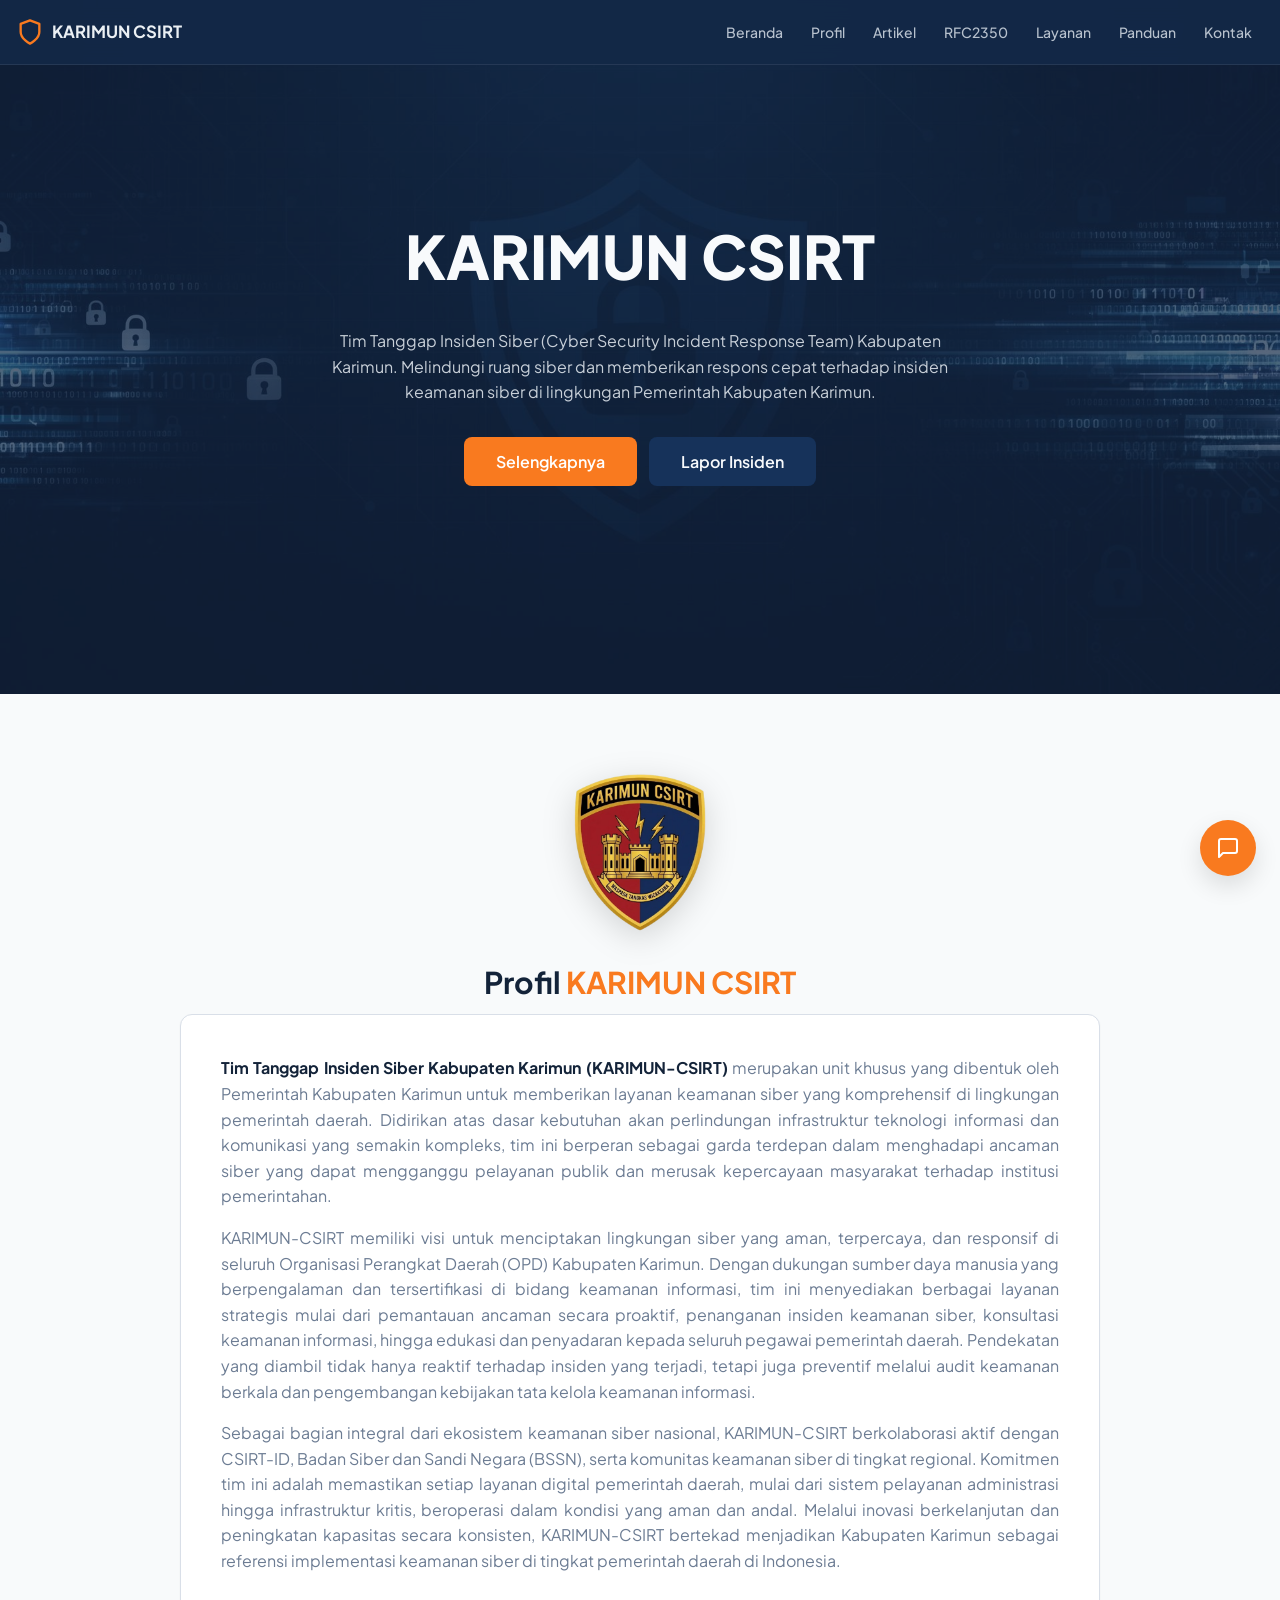
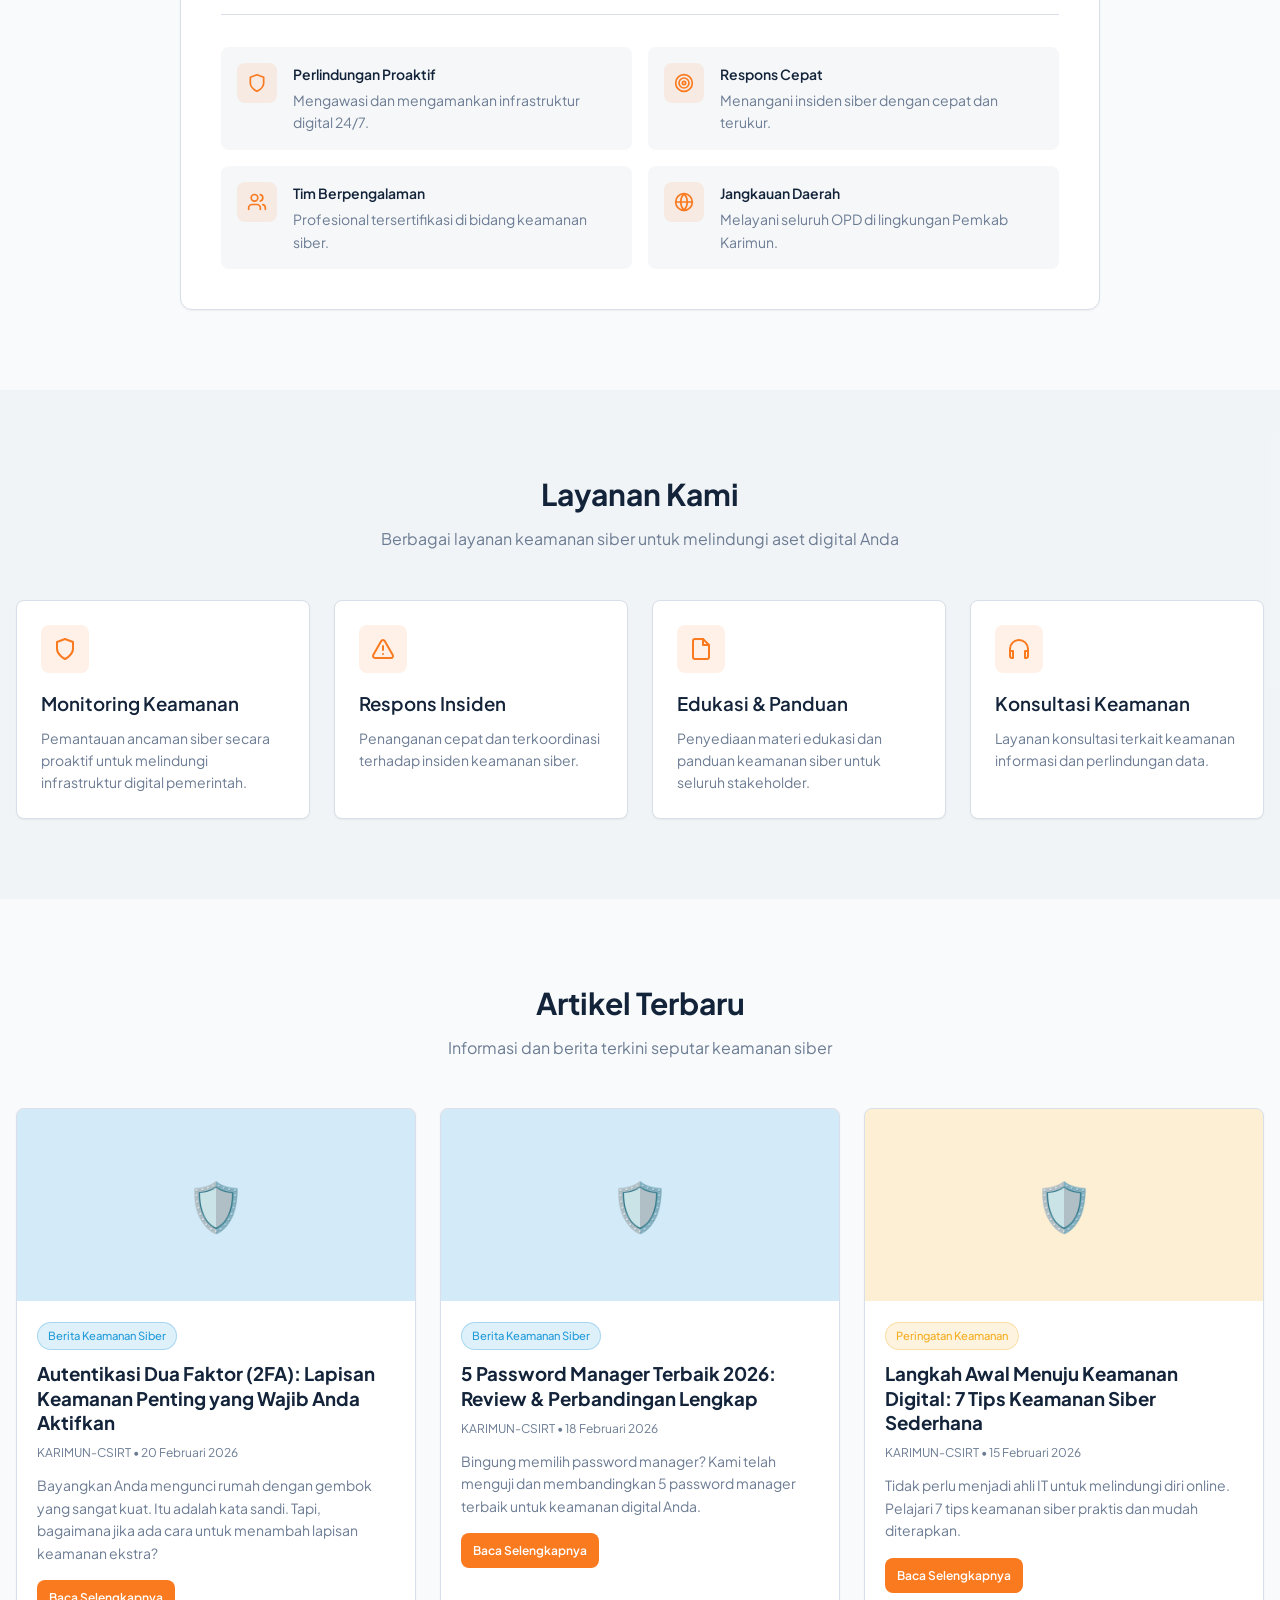
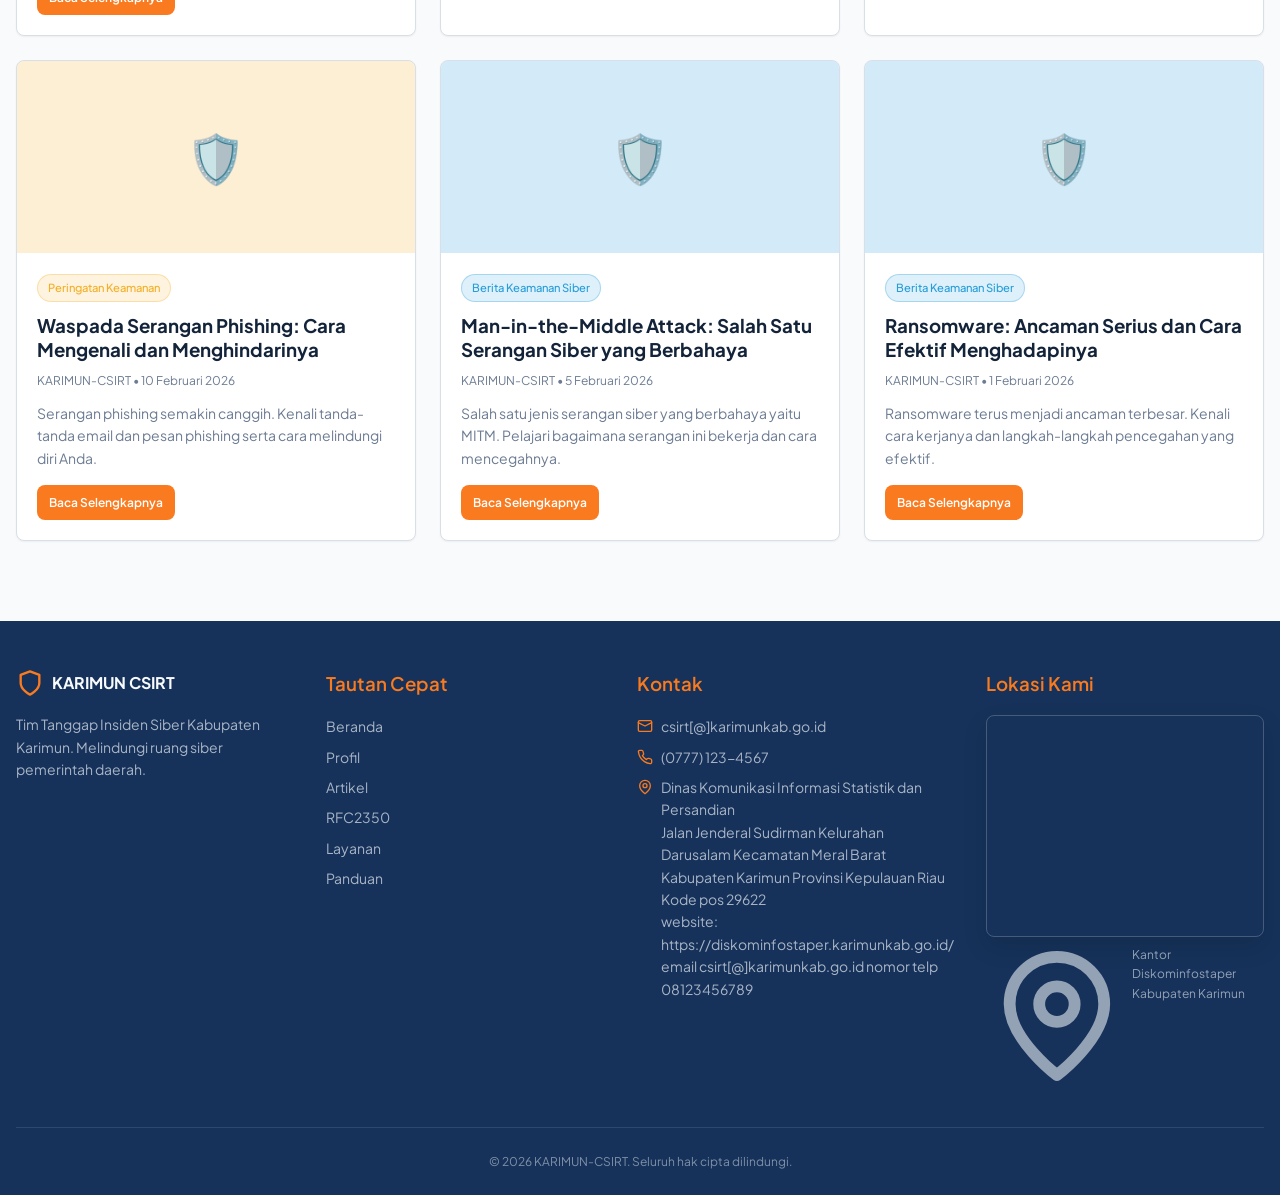
==== index.html @ a8692954 "Update index.html" ====
<!doctype html>
<html lang="id">
<head>
<meta charset="UTF-8">
<meta name="viewport" content="width=device-width, initial-scale=1.0">
<title>KARIMUN CSIRT</title>
<meta name="description" content="KARIMUN-CSIRT - Tim Tanggap Insiden Siber Kabupaten Karimun">
<meta name="author" content="KARIMUN-CSIRT">
<link rel="stylesheet" href="css/styles.css">
</head>
<body>

<nav class="navbar">
  <div class="container nav-inner">
    <a href="index.html" class="nav-brand"><svg viewBox="0 0 24 24" fill="none" stroke="currentColor" stroke-width="2" stroke-linecap="round" stroke-linejoin="round"><path d="M12 22s8-4 8-10V5l-8-3-8 3v7c0 6 8 10 8 10z"/></svg><span>KARIMUN CSIRT</span></a>
    <ul class="nav-menu">
      <li><a href="index.html#beranda">Beranda</a></li>
<li><a href="index.html#profil">Profil</a></li>
<li><a href="index.html#artikel">Artikel</a></li>
<li><a href="rfc2350.html">RFC2350</a></li>
<li><a href="index.html#layanan">Layanan</a></li>
<li><a href="panduan.html">Panduan</a></li>
<li><a href="index.html#kontak">Kontak</a></li>
    </ul>
    <button class="nav-toggle" aria-label="Toggle menu"><svg viewBox="0 0 24 24" fill="none" stroke="currentColor" stroke-width="2" stroke-linecap="round" stroke-linejoin="round"><line x1="3" y1="12" x2="21" y2="12"/><line x1="3" y1="6" x2="21" y2="6"/><line x1="3" y1="18" x2="21" y2="18"/></svg></button>
  </div>
  <div class="nav-mobile">
    <ul>
      <li><a href="index.html#beranda">Beranda</a></li>
<li><a href="index.html#profil">Profil</a></li>
<li><a href="index.html#artikel">Artikel</a></li>
<li><a href="rfc2350.html">RFC2350</a></li>
<li><a href="index.html#layanan">Layanan</a></li>
<li><a href="panduan.html">Panduan</a></li>
<li><a href="index.html#kontak">Kontak</a></li>
    </ul>
  </div>
</nav>

<section id="beranda" class="hero">
  <div class="hero-bg"></div>
  <div class="hero-overlay"></div>
  <div class="hero-content">
    <h1>KARIMUN CSIRT</h1>
    <p>Tim Tanggap Insiden Siber (Cyber Security Incident Response Team) Kabupaten Karimun.
       Melindungi ruang siber dan memberikan respons cepat terhadap insiden keamanan siber
       di lingkungan Pemerintah Kabupaten Karimun.</p>
    <div class="hero-cta">
      <a href="#profil" class="btn btn-accent btn-lg">Selengkapnya</a>
      <a href="https://eticketing-csirt.karimunkab.go.id" target="_blank" rel="noopener noreferrer" class="btn btn-primary btn-lg">Lapor Insiden</a>
    </div>
  </div>
</section>

<section id="profil">
  <div class="container">
    <div class="profil-wrap">
      <div class="profil-logo"><img src="assets/karimun-csirt-logo.png" alt="Logo KARIMUN-CSIRT"></div>
      <h2 class="section-title">Profil <span class="text-accent">KARIMUN CSIRT</span></h2>
      <div class="profil-card">
        <div class="profil-text">
          <p><strong>Tim Tanggap Insiden Siber Kabupaten Karimun (KARIMUN-CSIRT)</strong> merupakan unit khusus yang dibentuk oleh Pemerintah Kabupaten Karimun untuk memberikan layanan keamanan siber yang komprehensif di lingkungan pemerintah daerah. Didirikan atas dasar kebutuhan akan perlindungan infrastruktur teknologi informasi dan komunikasi yang semakin kompleks, tim ini berperan sebagai garda terdepan dalam menghadapi ancaman siber yang dapat mengganggu pelayanan publik dan merusak kepercayaan masyarakat terhadap institusi pemerintahan.</p>
          <p>KARIMUN-CSIRT memiliki visi untuk menciptakan lingkungan siber yang aman, terpercaya, dan responsif di seluruh Organisasi Perangkat Daerah (OPD) Kabupaten Karimun. Dengan dukungan sumber daya manusia yang berpengalaman dan tersertifikasi di bidang keamanan informasi, tim ini menyediakan berbagai layanan strategis mulai dari pemantauan ancaman secara proaktif, penanganan insiden keamanan siber, konsultasi keamanan informasi, hingga edukasi dan penyadaran kepada seluruh pegawai pemerintah daerah. Pendekatan yang diambil tidak hanya reaktif terhadap insiden yang terjadi, tetapi juga preventif melalui audit keamanan berkala dan pengembangan kebijakan tata kelola keamanan informasi.</p>
          <p>Sebagai bagian integral dari ekosistem keamanan siber nasional, KARIMUN-CSIRT berkolaborasi aktif dengan CSIRT-ID, Badan Siber dan Sandi Negara (BSSN), serta komunitas keamanan siber di tingkat regional. Komitmen tim ini adalah memastikan setiap layanan digital pemerintah daerah, mulai dari sistem pelayanan administrasi hingga infrastruktur kritis, beroperasi dalam kondisi yang aman dan andal. Melalui inovasi berkelanjutan dan peningkatan kapasitas secara konsisten, KARIMUN-CSIRT bertekad menjadikan Kabupaten Karimun sebagai referensi implementasi keamanan siber di tingkat pemerintah daerah di Indonesia.</p>
        </div>
        <div class="profil-highlights"><div class="highlight"><div class="highlight-icon"><svg viewBox="0 0 24 24" fill="none" stroke="currentColor" stroke-width="2" stroke-linecap="round" stroke-linejoin="round"><path d="M12 22s8-4 8-10V5l-8-3-8 3v7c0 6 8 10 8 10z"/></svg></div><div><h4>Perlindungan Proaktif</h4><p>Mengawasi dan mengamankan infrastruktur digital 24/7.</p></div></div>
<div class="highlight"><div class="highlight-icon"><svg viewBox="0 0 24 24" fill="none" stroke="currentColor" stroke-width="2" stroke-linecap="round" stroke-linejoin="round"><circle cx="12" cy="12" r="10"/><circle cx="12" cy="12" r="6"/><circle cx="12" cy="12" r="2"/></svg></div><div><h4>Respons Cepat</h4><p>Menangani insiden siber dengan cepat dan terukur.</p></div></div>
<div class="highlight"><div class="highlight-icon"><svg viewBox="0 0 24 24" fill="none" stroke="currentColor" stroke-width="2" stroke-linecap="round" stroke-linejoin="round"><path d="M16 21v-2a4 4 0 0 0-4-4H6a4 4 0 0 0-4 4v2"/><circle cx="9" cy="7" r="4"/><path d="M22 21v-2a4 4 0 0 0-3-3.87"/><path d="M16 3.13a4 4 0 0 1 0 7.75"/></svg></div><div><h4>Tim Berpengalaman</h4><p>Profesional tersertifikasi di bidang keamanan siber.</p></div></div>
<div class="highlight"><div class="highlight-icon"><svg viewBox="0 0 24 24" fill="none" stroke="currentColor" stroke-width="2" stroke-linecap="round" stroke-linejoin="round"><circle cx="12" cy="12" r="10"/><line x1="2" y1="12" x2="22" y2="12"/><path d="M12 2a15.3 15.3 0 0 1 4 10 15.3 15.3 0 0 1-4 10 15.3 15.3 0 0 1-4-10 15.3 15.3 0 0 1 4-10z"/></svg></div><div><h4>Jangkauan Daerah</h4><p>Melayani seluruh OPD di lingkungan Pemkab Karimun.</p></div></div></div>
      </div>
    </div>
  </div>
</section>

<section id="layanan" class="bg-secondary">
  <div class="container">
    <h2 class="section-title">Layanan Kami</h2>
    <p class="section-subtitle">Berbagai layanan keamanan siber untuk melindungi aset digital Anda</p>
    <div class="services-grid"><div class="service-card"><div class="service-icon"><svg viewBox="0 0 24 24" fill="none" stroke="currentColor" stroke-width="2" stroke-linecap="round" stroke-linejoin="round"><path d="M12 22s8-4 8-10V5l-8-3-8 3v7c0 6 8 10 8 10z"/></svg></div><h3>Monitoring Keamanan</h3><p>Pemantauan ancaman siber secara proaktif untuk melindungi infrastruktur digital pemerintah.</p></div>
<div class="service-card"><div class="service-icon"><svg viewBox="0 0 24 24" fill="none" stroke="currentColor" stroke-width="2" stroke-linecap="round" stroke-linejoin="round"><path d="m21.73 18-8-14a2 2 0 0 0-3.48 0l-8 14A2 2 0 0 0 4 21h16a2 2 0 0 0 1.73-3z"/><line x1="12" y1="9" x2="12" y2="13"/><line x1="12" y1="17" x2="12.01" y2="17"/></svg></div><h3>Respons Insiden</h3><p>Penanganan cepat dan terkoordinasi terhadap insiden keamanan siber.</p></div>
<div class="service-card"><div class="service-icon"><svg viewBox="0 0 24 24" fill="none" stroke="currentColor" stroke-width="2" stroke-linecap="round" stroke-linejoin="round"><path d="M14 2H6a2 2 0 0 0-2 2v16a2 2 0 0 0 2 2h12a2 2 0 0 0 2-2V8z"/><polyline points="14 2 14 8 20 8"/></svg></div><h3>Edukasi & Panduan</h3><p>Penyediaan materi edukasi dan panduan keamanan siber untuk seluruh stakeholder.</p></div>
<div class="service-card"><div class="service-icon"><svg viewBox="0 0 24 24" fill="none" stroke="currentColor" stroke-width="2" stroke-linecap="round" stroke-linejoin="round"><path d="M3 18v-6a9 9 0 0 1 18 0v6"/><path d="M21 19a2 2 0 0 1-2 2h-1v-7h3zM3 19a2 2 0 0 0 2 2h1v-7H3z"/></svg></div><h3>Konsultasi Keamanan</h3><p>Layanan konsultasi terkait keamanan informasi dan perlindungan data.</p></div></div>
  </div>
</section>

<section id="artikel">
  <div class="container">
    <h2 class="section-title">Artikel Terbaru</h2>
    <p class="section-subtitle">Informasi dan berita terkini seputar keamanan siber</p>
    <div class="articles-grid"><article class="article-card">
      <div class="article-thumb cyber"><span>🛡️</span></div>
      <div class="article-body">
        <span class="badge cyber">Berita Keamanan Siber</span>
        <h3>Autentikasi Dua Faktor (2FA): Lapisan Keamanan Penting yang Wajib Anda Aktifkan</h3>
        <p class="article-meta">KARIMUN-CSIRT • 20 Februari 2026</p>
        <p class="article-excerpt">Bayangkan Anda mengunci rumah dengan gembok yang sangat kuat. Itu adalah kata sandi. Tapi, bagaimana jika ada cara untuk menambah lapisan keamanan ekstra?</p>
        <a href="#" class="btn btn-accent btn-sm">Baca Selengkapnya</a>
      </div>
    </article>
<article class="article-card">
      <div class="article-thumb cyber"><span>🛡️</span></div>
      <div class="article-body">
        <span class="badge cyber">Berita Keamanan Siber</span>
        <h3>5 Password Manager Terbaik 2026: Review & Perbandingan Lengkap</h3>
        <p class="article-meta">KARIMUN-CSIRT • 18 Februari 2026</p>
        <p class="article-excerpt">Bingung memilih password manager? Kami telah menguji dan membandingkan 5 password manager terbaik untuk keamanan digital Anda.</p>
        <a href="#" class="btn btn-accent btn-sm">Baca Selengkapnya</a>
      </div>
    </article>
<article class="article-card">
      <div class="article-thumb warning"><span>🛡️</span></div>
      <div class="article-body">
        <span class="badge warning">Peringatan Keamanan</span>
        <h3>Langkah Awal Menuju Keamanan Digital: 7 Tips Keamanan Siber Sederhana</h3>
        <p class="article-meta">KARIMUN-CSIRT • 15 Februari 2026</p>
        <p class="article-excerpt">Tidak perlu menjadi ahli IT untuk melindungi diri online. Pelajari 7 tips keamanan siber praktis dan mudah diterapkan.</p>
        <a href="#" class="btn btn-accent btn-sm">Baca Selengkapnya</a>
      </div>
    </article>
<article class="article-card">
      <div class="article-thumb warning"><span>🛡️</span></div>
      <div class="article-body">
        <span class="badge warning">Peringatan Keamanan</span>
        <h3>Waspada Serangan Phishing: Cara Mengenali dan Menghindarinya</h3>
        <p class="article-meta">KARIMUN-CSIRT • 10 Februari 2026</p>
        <p class="article-excerpt">Serangan phishing semakin canggih. Kenali tanda-tanda email dan pesan phishing serta cara melindungi diri Anda.</p>
        <a href="#" class="btn btn-accent btn-sm">Baca Selengkapnya</a>
      </div>
    </article>
<article class="article-card">
      <div class="article-thumb cyber"><span>🛡️</span></div>
      <div class="article-body">
        <span class="badge cyber">Berita Keamanan Siber</span>
        <h3>Man-in-the-Middle Attack: Salah Satu Serangan Siber yang Berbahaya</h3>
        <p class="article-meta">KARIMUN-CSIRT • 5 Februari 2026</p>
        <p class="article-excerpt">Salah satu jenis serangan siber yang berbahaya yaitu MITM. Pelajari bagaimana serangan ini bekerja dan cara mencegahnya.</p>
        <a href="#" class="btn btn-accent btn-sm">Baca Selengkapnya</a>
      </div>
    </article>
<article class="article-card">
      <div class="article-thumb cyber"><span>🛡️</span></div>
      <div class="article-body">
        <span class="badge cyber">Berita Keamanan Siber</span>
        <h3>Ransomware: Ancaman Serius dan Cara Efektif Menghadapinya</h3>
        <p class="article-meta">KARIMUN-CSIRT • 1 Februari 2026</p>
        <p class="article-excerpt">Ransomware terus menjadi ancaman terbesar. Kenali cara kerjanya dan langkah-langkah pencegahan yang efektif.</p>
        <a href="#" class="btn btn-accent btn-sm">Baca Selengkapnya</a>
      </div>
    </article></div>
  </div>
</section>


<footer class="footer" id="kontak">
  <div class="container">
    <div class="footer-grid">
      <div>
        <div class="footer-brand"><svg viewBox="0 0 24 24" fill="none" stroke="currentColor" stroke-width="2" stroke-linecap="round" stroke-linejoin="round"><path d="M12 22s8-4 8-10V5l-8-3-8 3v7c0 6 8 10 8 10z"/></svg><span>KARIMUN CSIRT</span></div>
        <p style="font-size:.875rem; color: rgba(232,237,243,.7); line-height:1.6;">
          Tim Tanggap Insiden Siber Kabupaten Karimun. Melindungi ruang siber pemerintah daerah.
        </p>
      </div>
      <div>
        <h3>Tautan Cepat</h3>
        <ul><li><a href="index.html#beranda">Beranda</a></li>
<li><a href="index.html#profil">Profil</a></li>
<li><a href="index.html#artikel">Artikel</a></li>
<li><a href="rfc2350.html">RFC2350</a></li>
<li><a href="index.html#layanan">Layanan</a></li>
<li><a href="panduan.html">Panduan</a></li></ul>
      </div>
      <div>
        <h3>Kontak</h3>
        <ul class="footer-contact">
          <li><svg viewBox="0 0 24 24" fill="none" stroke="currentColor" stroke-width="2" stroke-linecap="round" stroke-linejoin="round"><rect x="2" y="4" width="20" height="16" rx="2"/><path d="m22 7-10 5L2 7"/></svg><span>csirt[@]karimunkab.go.id</span></li>
          <li><svg viewBox="0 0 24 24" fill="none" stroke="currentColor" stroke-width="2" stroke-linecap="round" stroke-linejoin="round"><path d="M22 16.92v3a2 2 0 0 1-2.18 2 19.79 19.79 0 0 1-8.63-3.07 19.5 19.5 0 0 1-6-6 19.79 19.79 0 0 1-3.07-8.67A2 2 0 0 1 4.11 2h3a2 2 0 0 1 2 1.72c.13.96.37 1.9.72 2.81a2 2 0 0 1-.45 2.11L8.09 9.91a16 16 0 0 0 6 6l1.27-1.27a2 2 0 0 1 2.11-.45c.91.35 1.85.59 2.81.72A2 2 0 0 1 22 16.92z"/></svg><span>(0777) 123-4567</span></li>
          <li><svg viewBox="0 0 24 24" fill="none" stroke="currentColor" stroke-width="2" stroke-linecap="round" stroke-linejoin="round"><path d="M20 10c0 6-8 12-8 12s-8-6-8-12a8 8 0 0 1 16 0z"/><circle cx="12" cy="10" r="3"/></svg><span>
            Dinas Komunikasi Informasi Statistik dan Persandian<br>
            Jalan Jenderal Sudirman Kelurahan Darusalam Kecamatan Meral Barat<br>
            Kabupaten Karimun Provinsi Kepulauan Riau Kode pos 29622<br>
            website: https://diskominfostaper.karimunkab.go.id/<br>
            email csirt[@]karimunkab.go.id nomor telp 08123456789
          </span></li>
        </ul>
      </div>
      <div>
        <h3>Lokasi Kami</h3>
        <div class="footer-map">
          <iframe src="https://www.google.com/maps/embed?pb=!1m18!1m12!1m3!1d3988.7!2d103.37304240502793!3d1.044087365595297!2m3!1f0!2f0!3f0!3m2!1i1024!2i768!4f13.1!3m3!1m2!1s0x0%3A0x0!2zMcKwMDInMzguNyJOIDEwM8KwMjInMjMuMCJF!5e0!3m2!1sid!2sid!4v1" allowfullscreen loading="lazy" referrerpolicy="no-referrer-when-downgrade" title="Peta Lokasi Kantor Diskominfostaper Kabupaten Karimun"></iframe>
        </div>
        <p style="font-size:.75rem; color: rgba(232,237,243,.6); margin-top:.5rem; display:flex; gap:.25rem; align-items:flex-start;">
          <svg viewBox="0 0 24 24" fill="none" stroke="currentColor" stroke-width="2" stroke-linecap="round" stroke-linejoin="round"><path d="M20 10c0 6-8 12-8 12s-8-6-8-12a8 8 0 0 1 16 0z"/><circle cx="12" cy="10" r="3"/></svg><span>Kantor Diskominfostaper Kabupaten Karimun</span>
        </p>
      </div>
    </div>
    <div class="footer-bottom">© 2026 KARIMUN-CSIRT. Seluruh hak cipta dilindungi.</div>
  </div>
</footer>

<button class="chat-fab" aria-label="Buka chatbot"><svg viewBox="0 0 24 24" fill="none" stroke="currentColor" stroke-width="2" stroke-linecap="round" stroke-linejoin="round"><path d="M21 15a2 2 0 0 1-2 2H7l-4 4V5a2 2 0 0 1 2-2h14a2 2 0 0 1 2 2z"/></svg></button>
<div class="chat-window" role="dialog" aria-label="KARIMUN-CSIRT Bot">
  <div class="chat-header">
    <svg viewBox="0 0 24 24" fill="none" stroke="currentColor" stroke-width="2" stroke-linecap="round" stroke-linejoin="round"><path d="M21 15a2 2 0 0 1-2 2H7l-4 4V5a2 2 0 0 1 2-2h14a2 2 0 0 1 2 2z"/></svg>
    <div><strong>KARIMUN-CSIRT Bot</strong><small>Konsultasi Keamanan Siber</small></div>
  </div>
  <div class="chat-messages">
    <div class="chat-msg bot">Halo! Saya asisten KARIMUN-CSIRT. Ada yang bisa saya bantu terkait keamanan siber?</div>
  </div>
  <div class="chat-input-row">
    <input type="text" placeholder="Ketik pertanyaan..." />
    <button aria-label="Kirim"><svg viewBox="0 0 24 24" fill="none" stroke="currentColor" stroke-width="2" stroke-linecap="round" stroke-linejoin="round"><line x1="22" y1="2" x2="11" y2="13"/><polygon points="22 2 15 22 11 13 2 9 22 2"/></svg></button>
  </div>
</div>
<script src="js/app.js"></script>
</body>
</html>
---- css/styles.css ----
/* KARIMUN-CSIRT — Plain CSS (semantic tokens via CSS variables) */
@import url('https://fonts.googleapis.com/css2?family=Plus+Jakarta+Sans:wght@400;500;600;700;800&display=swap');

:root {
  --background: hsl(210 30% 98%);
  --foreground: hsl(215 50% 15%);
  --card: hsl(0 0% 100%);
  --muted: hsl(210 20% 95%);
  --muted-foreground: hsl(215 15% 50%);
  --primary: hsl(215 60% 22%);
  --primary-foreground: hsl(210 40% 98%);
  --accent: hsl(25 95% 55%);
  --accent-foreground: hsl(0 0% 100%);
  --secondary: hsl(210 30% 94%);
  --border: hsl(214 25% 88%);
  --nav-bg: hsl(215 60% 18%);
  --nav-foreground: hsl(210 30% 94%);
  --badge-cyber: hsl(200 70% 50%);
  --badge-warning: hsl(40 90% 55%);
  --radius: 0.5rem;
  --shadow-sm: 0 1px 2px rgba(0,0,0,.05);
  --shadow-md: 0 4px 12px rgba(0,0,0,.08);
  --shadow-lg: 0 10px 25px rgba(0,0,0,.12);
}

* { box-sizing: border-box; margin: 0; padding: 0; }
html { scroll-behavior: smooth; }
body {
  font-family: 'Plus Jakarta Sans', sans-serif;
  background: var(--background);
  color: var(--foreground);
  line-height: 1.6;
  min-height: 100vh;
}
a { color: inherit; text-decoration: none; }
img { display: block; max-width: 100%; height: auto; }

.container { max-width: 1280px; margin: 0 auto; padding: 0 1rem; }

/* ============== NAVBAR ============== */
.navbar {
  position: fixed; top: 0; left: 0; right: 0; z-index: 50;
  background: rgba(20, 41, 71, 0.95);
  backdrop-filter: blur(10px);
  border-bottom: 1px solid rgba(255,255,255,.08);
}
.nav-inner { display: flex; align-items: center; justify-content: space-between; height: 64px; }
.nav-brand { display: flex; align-items: center; gap: .5rem; color: var(--nav-foreground); font-weight: 700; font-size: 1.05rem; }
.nav-brand svg { color: var(--accent); width: 28px; height: 28px; }
.nav-menu { display: none; list-style: none; gap: .25rem; align-items: center; }
.nav-menu a { color: rgba(225,232,240,.8); padding: .5rem .75rem; border-radius: 6px; font-size: .875rem; font-weight: 500; transition: color .2s; }
.nav-menu a:hover { color: var(--accent); }
.nav-toggle { background: none; border: none; color: var(--nav-foreground); cursor: pointer; padding: .25rem; }
.nav-toggle svg { width: 24px; height: 24px; }
.nav-mobile { display: none; background: var(--nav-bg); border-top: 1px solid rgba(255,255,255,.08); }
.nav-mobile.open { display: block; }
.nav-mobile ul { list-style: none; padding: .5rem 0; }
.nav-mobile a { display: block; padding: .75rem 1.5rem; color: rgba(225,232,240,.8); font-size: .875rem; font-weight: 500; }
.nav-mobile a:hover { color: var(--accent); background: rgba(255,255,255,.04); }

@media (min-width: 768px) {
  .nav-menu { display: flex; }
  .nav-toggle { display: none; }
  .nav-mobile { display: none !important; }
}

/* ============== BUTTONS ============== */
.btn { white-space: nowrap;
  display: inline-flex; align-items: center; justify-content: center; gap: .5rem;
  border-radius: var(--radius); font-weight: 600; font-size: .875rem;
  padding: .625rem 1rem; border: none; cursor: pointer; transition: all .2s;
  text-decoration: none;
}
.btn-lg { padding: .75rem 2rem; font-size: 1rem; }
.btn-sm { padding: .5rem .75rem; font-size: .75rem; }
.btn-accent { background: var(--accent); color: var(--accent-foreground); }
.btn-accent:hover { background: hsl(25 95% 50%); }
.btn-primary { background: var(--primary); color: var(--primary-foreground); }
.btn-primary:hover { background: var(--accent); color: var(--accent-foreground); }
.btn-outline { background: transparent; color: var(--foreground); border: 1px solid var(--border); }
.btn-outline:hover { background: var(--secondary); }

/* ============== HERO ============== */
.hero {
  position: relative; min-height: 70vh; display: flex; align-items: center; justify-content: center;
  overflow: hidden;
}
.hero-bg { position: absolute; inset: 0; background: url('../assets/hero-bg.jpg') center/cover no-repeat; }
.hero-overlay { position: absolute; inset: 0; background: rgba(20,41,71,.7); }
.hero-content { position: relative; z-index: 1; text-align: center; padding: 8rem 1rem; max-width: 800px; margin: 0 auto; }
.hero-content h1 {
  font-size: clamp(2.25rem, 5vw, 3.75rem);
  font-weight: 800; color: var(--primary-foreground); margin-bottom: 1.5rem;
  animation: fade-in-up .6s ease-out both;
}
.hero-content p {
  color: rgba(232,237,243,.85); font-size: 1rem; max-width: 640px; margin: 0 auto 2rem;
  animation: fade-in-up .6s ease-out .15s both;
}
.hero-cta { display: flex; flex-direction: column; gap: .75rem; justify-content: center; animation: fade-in-up .6s ease-out .3s both; }
@media (min-width: 640px) { .hero-cta { flex-direction: row; } }

/* ============== SECTIONS ============== */
section { padding: 5rem 0; }
.section-title { text-align: center; font-size: 1.875rem; font-weight: 700; margin-bottom: .5rem; color: var(--foreground); }
.section-subtitle { text-align: center; color: var(--muted-foreground); margin-bottom: 3rem; }
.text-accent { color: var(--accent); }
.bg-secondary { background: hsl(210 30% 94% / .5); }

/* ============== PROFIL ============== */
.profil-wrap { max-width: 920px; margin: 0 auto; }
.profil-logo { display: flex; justify-content: center; margin-bottom: 1.5rem; }
.profil-logo img { height: 8rem; width: auto; filter: drop-shadow(0 8px 16px rgba(0,0,0,.15)); }
@media (min-width: 768px) { .profil-logo img { height: 10rem; } }
.profil-card { background: var(--card); border: 1px solid var(--border); border-radius: 12px; padding: 2rem; box-shadow: var(--shadow-sm); }
@media (min-width: 768px) { .profil-card { padding: 2.5rem; } }
.profil-text { color: var(--muted-foreground); text-align: justify; }
.profil-text p { margin-bottom: 1rem; }
.profil-text strong { color: var(--foreground); }
.profil-highlights { display: grid; grid-template-columns: 1fr; gap: 1rem; margin-top: 2.5rem; padding-top: 2rem; border-top: 1px solid var(--border); }
@media (min-width: 640px) { .profil-highlights { grid-template-columns: repeat(2, 1fr); } }
.highlight { display: flex; gap: 1rem; padding: 1rem; border-radius: 8px; background: hsl(210 30% 94% / .5); }
.highlight-icon { width: 40px; height: 40px; border-radius: 8px; background: hsl(25 95% 55% / .1); display: flex; align-items: center; justify-content: center; flex-shrink: 0; color: var(--accent); }
.highlight-icon svg { width: 20px; height: 20px; }
.highlight h4 { font-size: .875rem; font-weight: 600; color: var(--foreground); margin-bottom: .25rem; }
.highlight p { font-size: .875rem; color: var(--muted-foreground); margin: 0; }

/* ============== SERVICES ============== */
.services-grid { display: grid; grid-template-columns: 1fr; gap: 1.5rem; }
@media (min-width: 640px) { .services-grid { grid-template-columns: repeat(2, 1fr); } }
@media (min-width: 1024px) { .services-grid { grid-template-columns: repeat(4, 1fr); } }
.service-card { background: var(--card); border: 1px solid var(--border); border-radius: var(--radius); padding: 1.5rem; box-shadow: var(--shadow-sm); transition: box-shadow .2s; }
.service-card:hover { box-shadow: var(--shadow-md); }
.service-icon { width: 48px; height: 48px; border-radius: 8px; background: hsl(25 95% 55% / .1); display: flex; align-items: center; justify-content: center; margin-bottom: 1rem; color: var(--accent); }
.service-icon svg { width: 24px; height: 24px; }
.service-card h3 { font-weight: 600; margin-bottom: .5rem; }
.service-card p { font-size: .875rem; color: var(--muted-foreground); }

/* ============== ARTICLES ============== */
.articles-grid { display: grid; grid-template-columns: 1fr; gap: 1.5rem; }
@media (min-width: 768px) { .articles-grid { grid-template-columns: repeat(2, 1fr); } }
@media (min-width: 1024px) { .articles-grid { grid-template-columns: repeat(3, 1fr); } }
.article-card { background: var(--card); border: 1px solid var(--border); border-radius: var(--radius); overflow: hidden; box-shadow: var(--shadow-sm); transition: box-shadow .3s; }
.article-card:hover { box-shadow: var(--shadow-lg); }
.article-thumb { height: 192px; display: flex; align-items: center; justify-content: center; font-size: 3rem; }
.article-thumb.cyber { background: hsl(200 70% 50% / .2); }
.article-thumb.warning { background: hsl(40 90% 55% / .2); }
.article-body { padding: 1.25rem; }
.badge { display: inline-block; padding: .25rem .625rem; border-radius: 9999px; font-size: .7rem; font-weight: 500; margin-bottom: .75rem; border: 1px solid; }
.badge.cyber { background: hsl(200 70% 50% / .15); color: var(--badge-cyber); border-color: hsl(200 70% 50% / .3); }
.badge.warning { background: hsl(40 90% 55% / .15); color: var(--badge-warning); border-color: hsl(40 90% 55% / .3); }
.article-card h3 { font-weight: 700; margin-bottom: .5rem; line-height: 1.3; }
.article-card h3:hover { color: var(--accent); }
.article-meta { font-size: .75rem; color: var(--muted-foreground); margin-bottom: .75rem; }
.article-excerpt { font-size: .875rem; color: var(--muted-foreground); margin-bottom: 1rem; }

/* ============== FOOTER ============== */
.footer { background: var(--primary); color: var(--primary-foreground); padding: 3rem 0 1.5rem; }
.footer-grid { display: grid; grid-template-columns: 1fr; gap: 2rem; }
@media (min-width: 768px) { .footer-grid { grid-template-columns: repeat(2, 1fr); } }
@media (min-width: 1024px) { .footer-grid { grid-template-columns: repeat(4, 1fr); } }
.footer h3 { color: var(--accent); font-weight: 600; margin-bottom: 1rem; }
.footer ul { list-style: none; }
.footer ul li { font-size: .875rem; color: rgba(232,237,243,.7); margin-bottom: .5rem; }
.footer ul li a:hover { color: var(--accent); }
.footer-brand { display: flex; align-items: center; gap: .5rem; margin-bottom: 1rem; font-weight: 700; }
.footer-brand svg { color: var(--accent); width: 28px; height: 28px; }
.footer-contact li { display: flex; gap: .5rem; align-items: flex-start; }
.footer-contact svg { color: var(--accent); width: 16px; height: 16px; flex-shrink: 0; margin-top: 3px; }
.footer-map { border-radius: 8px; overflow: hidden; border: 1px solid rgba(255,255,255,.2); box-shadow: var(--shadow-lg); }
.footer-map iframe { width: 100%; height: 220px; border: 0; display: block; }
.footer-bottom { border-top: 1px solid rgba(255,255,255,.1); margin-top: 2.5rem; padding-top: 1.5rem; text-align: center; font-size: .75rem; color: rgba(232,237,243,.5); }

/* ============== CHATBOT ============== */
.chat-fab {
  position: fixed; bottom: 1.5rem; right: 1.5rem; z-index: 50;
  width: 56px; height: 56px; border-radius: 50%;
  background: var(--accent); color: var(--accent-foreground);
  border: none; cursor: pointer; box-shadow: var(--shadow-lg);
  display: flex; align-items: center; justify-content: center;
  transition: transform .2s;
}
.chat-fab:hover { transform: scale(1.05); }
.chat-fab svg { width: 24px; height: 24px; }
.chat-window {
  position: fixed; bottom: 6rem; right: 1.5rem; z-index: 50;
  width: 340px; max-width: calc(100vw - 3rem); max-height: 70vh;
  background: var(--card); border: 1px solid var(--border); border-radius: 12px;
  box-shadow: 0 20px 40px rgba(0,0,0,.2);
  display: none; flex-direction: column; overflow: hidden;
  animation: fade-in-up .3s ease-out;
}
.chat-window.open { display: flex; }
@media (min-width: 640px) { .chat-window { width: 380px; } }
.chat-header { background: var(--primary); color: var(--primary-foreground); padding: .75rem 1rem; display: flex; align-items: center; gap: .5rem; }
.chat-header svg { width: 20px; height: 20px; }
.chat-header strong { font-size: .875rem; display: block; }
.chat-header small { font-size: .75rem; opacity: .7; }
.chat-messages { flex: 1; overflow-y: auto; padding: 1rem; min-height: 250px; display: flex; flex-direction: column; gap: .75rem; }
.chat-msg { max-width: 80%; padding: .5rem .75rem; border-radius: 8px; font-size: .875rem; line-height: 1.4; }
.chat-msg.user { align-self: flex-end; background: var(--accent); color: var(--accent-foreground); border-bottom-right-radius: 0; }
.chat-msg.bot { align-self: flex-start; background: var(--secondary); color: var(--foreground); border-bottom-left-radius: 0; }
.chat-input-row { border-top: 1px solid var(--border); padding: .75rem; display: flex; gap: .5rem; }
.chat-input-row input {
  flex: 1; background: var(--muted); border: none; border-radius: 8px; padding: .5rem .75rem;
  font-size: .875rem; outline: none; color: var(--foreground); font-family: inherit;
}
.chat-input-row button { background: var(--accent); color: var(--accent-foreground); border: none; border-radius: 8px; width: 38px; height: 38px; cursor: pointer; display: flex; align-items: center; justify-content: center; }
.chat-input-row button svg { width: 16px; height: 16px; }

/* ============== PAGE GENERIC ============== */
.page-main { padding: 7rem 0 4rem; min-height: calc(100vh - 200px); }
.page-title { display: flex; align-items: center; gap: .75rem; margin-bottom: 1.5rem; }
.page-title svg { width: 32px; height: 32px; color: var(--accent); }
.page-title h1 { font-size: clamp(1.75rem, 4vw, 2.25rem); font-weight: 800; color: var(--primary); }
.page-lead { color: var(--muted-foreground); margin-bottom: 1.5rem; max-width: 800px; }

/* RFC2350 PDF */
.pdf-frame { width: 100%; border: 1px solid var(--border); border-radius: 8px; overflow: hidden; box-shadow: var(--shadow-sm); background: var(--card); }
.pdf-frame object, .pdf-frame iframe { width: 100%; height: 80vh; display: block; border: 0; }
.page-actions { display: flex; flex-wrap: wrap; gap: .75rem; margin-bottom: 1.5rem; }

/* Panduan table */
.panduan-table-wrap { overflow-x: auto; border: 1px solid var(--border); border-radius: 8px; box-shadow: var(--shadow-sm); }
.panduan-table { width: 100%; border-collapse: collapse; font-size: .875rem; background: var(--card); }
.panduan-table thead { background: var(--primary); color: var(--primary-foreground); }
.panduan-table th, .panduan-table td { padding: .75rem 1rem; text-align: left; }
.panduan-table th.center, .panduan-table td.center { text-align: center; }
.panduan-table tbody tr { border-top: 1px solid var(--border); transition: background .2s; }
.panduan-table tbody tr:hover { background: hsl(210 20% 95% / .5); }
.panduan-table a { color: var(--accent); display: inline-flex; align-items: center; gap: .25rem; }
.panduan-table a:hover { text-decoration: underline; }
.panduan-table svg { width: 16px; height: 16px; }
.panduan-table .muted { color: var(--muted-foreground); }
.panduan-mobile { display: none; }
@media (max-width: 767px) {
  .panduan-table-wrap { display: none; }
  .panduan-mobile { display: flex; flex-direction: column; gap: .75rem; }
  .panduan-mobile-card { background: var(--card); border: 1px solid var(--border); border-radius: 8px; padding: 1rem; }
  .panduan-mobile-card h3 { font-weight: 600; color: var(--primary); margin-bottom: .25rem; }
  .panduan-mobile-card .meta { font-size: .75rem; color: var(--muted-foreground); margin-bottom: .75rem; }
  .panduan-mobile-card .actions { display: flex; gap: .5rem; }
  .panduan-mobile-card .actions .btn { flex: 1; }
}

/* ============== ANIMATIONS ============== */
@keyframes fade-in-up {
  from { opacity: 0; transform: translateY(20px); }
  to { opacity: 1; transform: translateY(0); }
}
.animate-fade-in-up { animation: fade-in-up .5s ease-out both; }
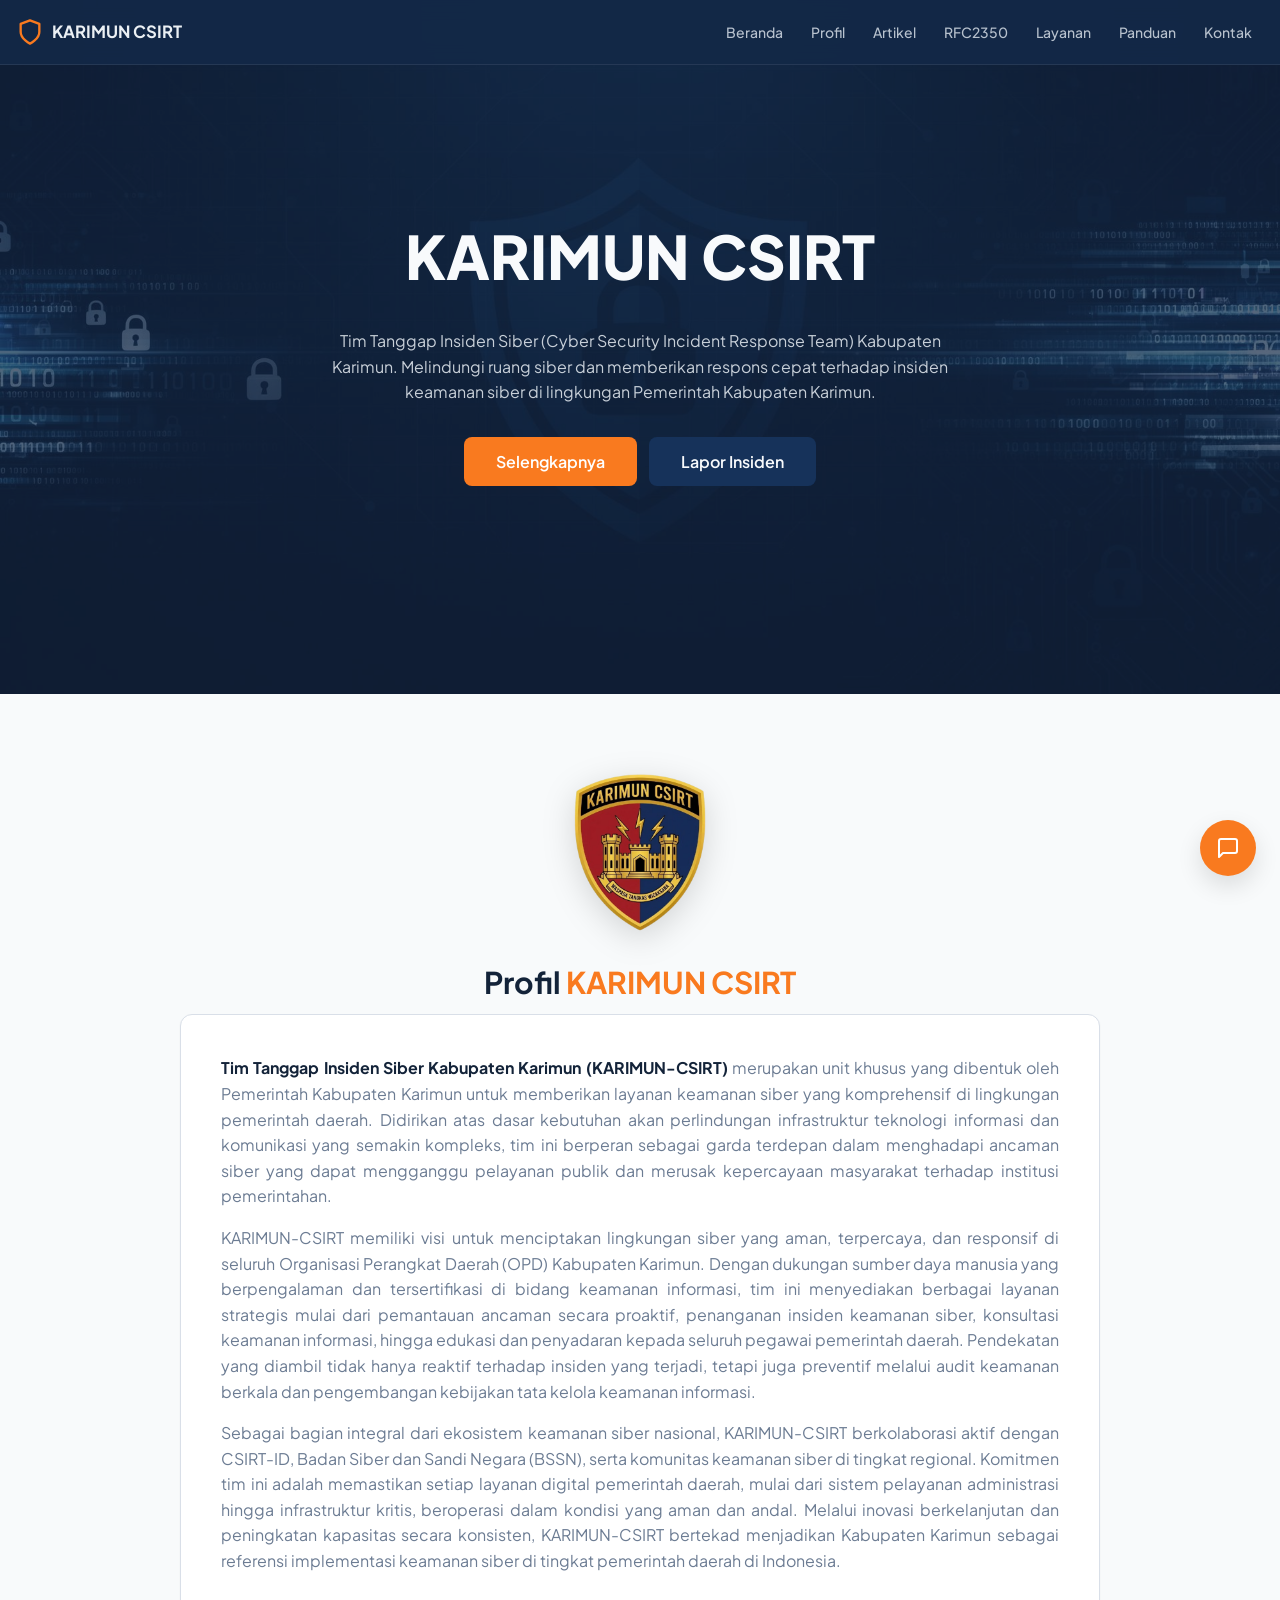
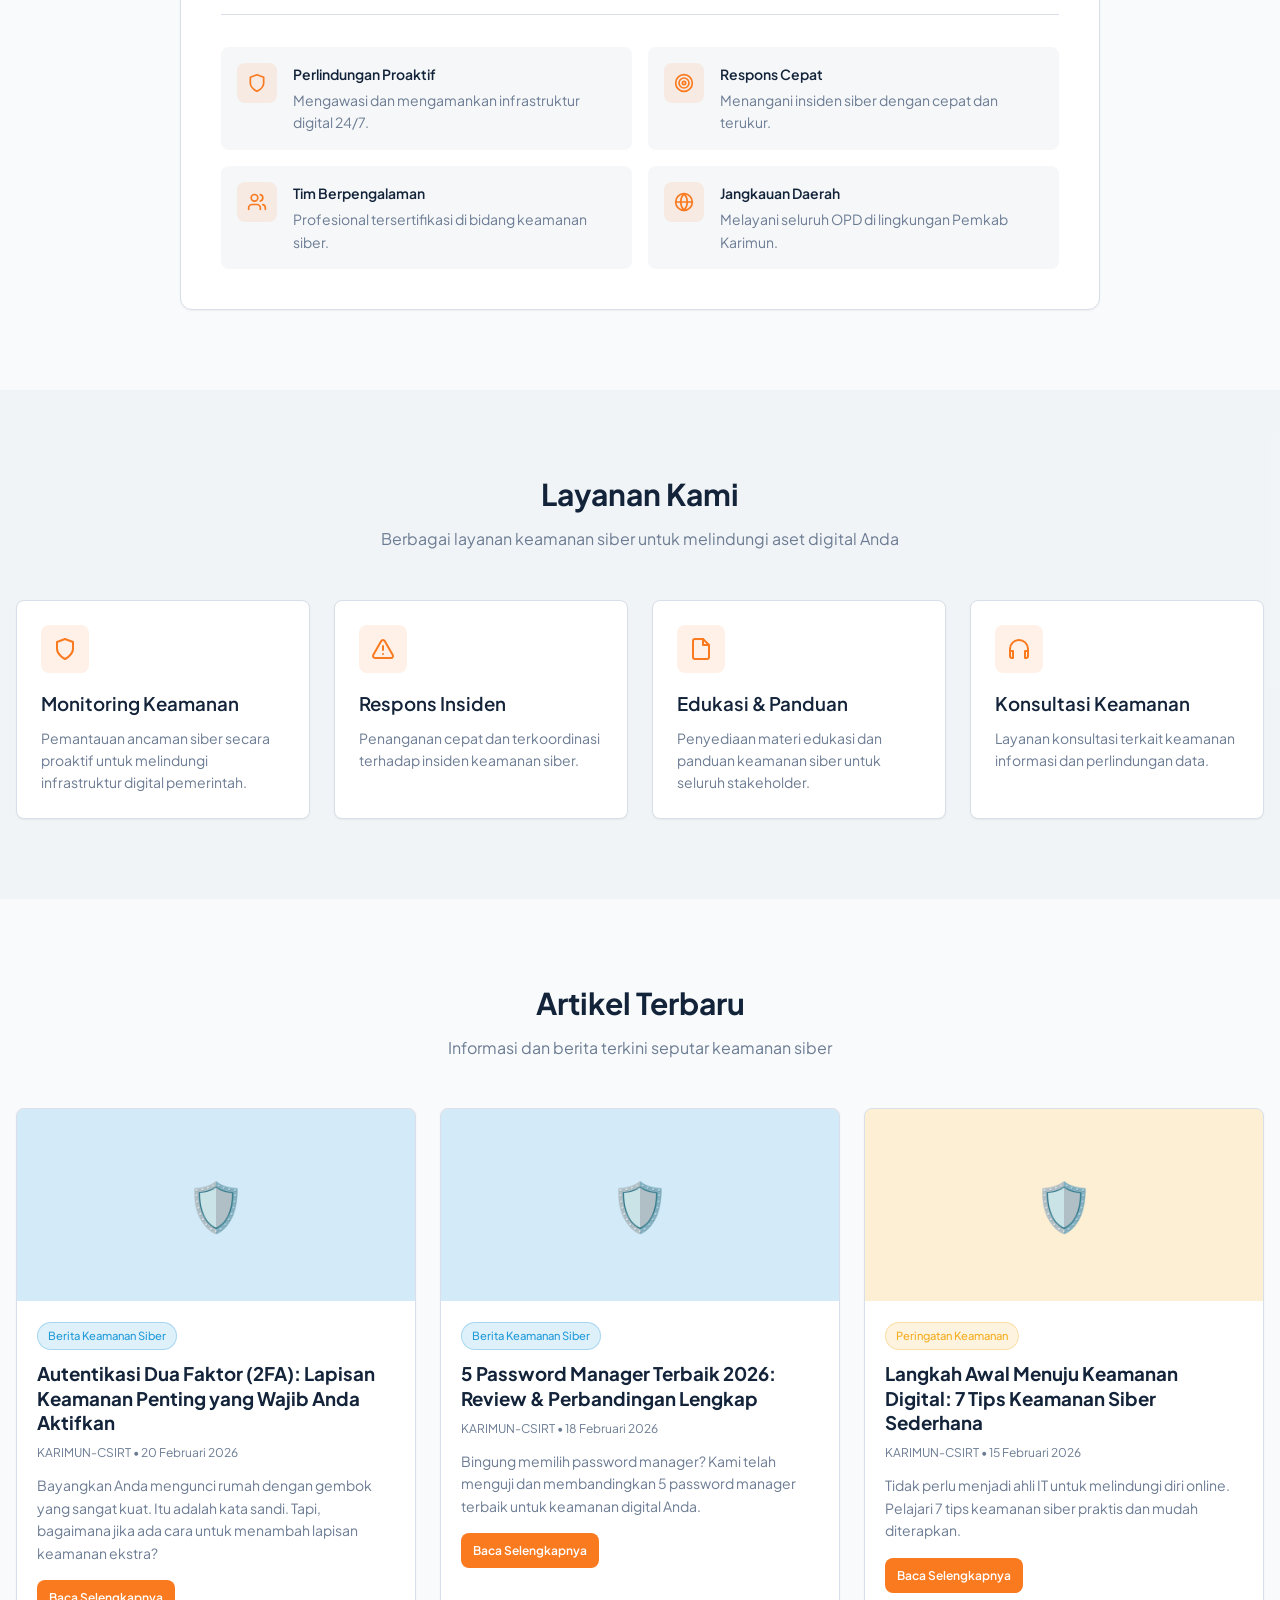
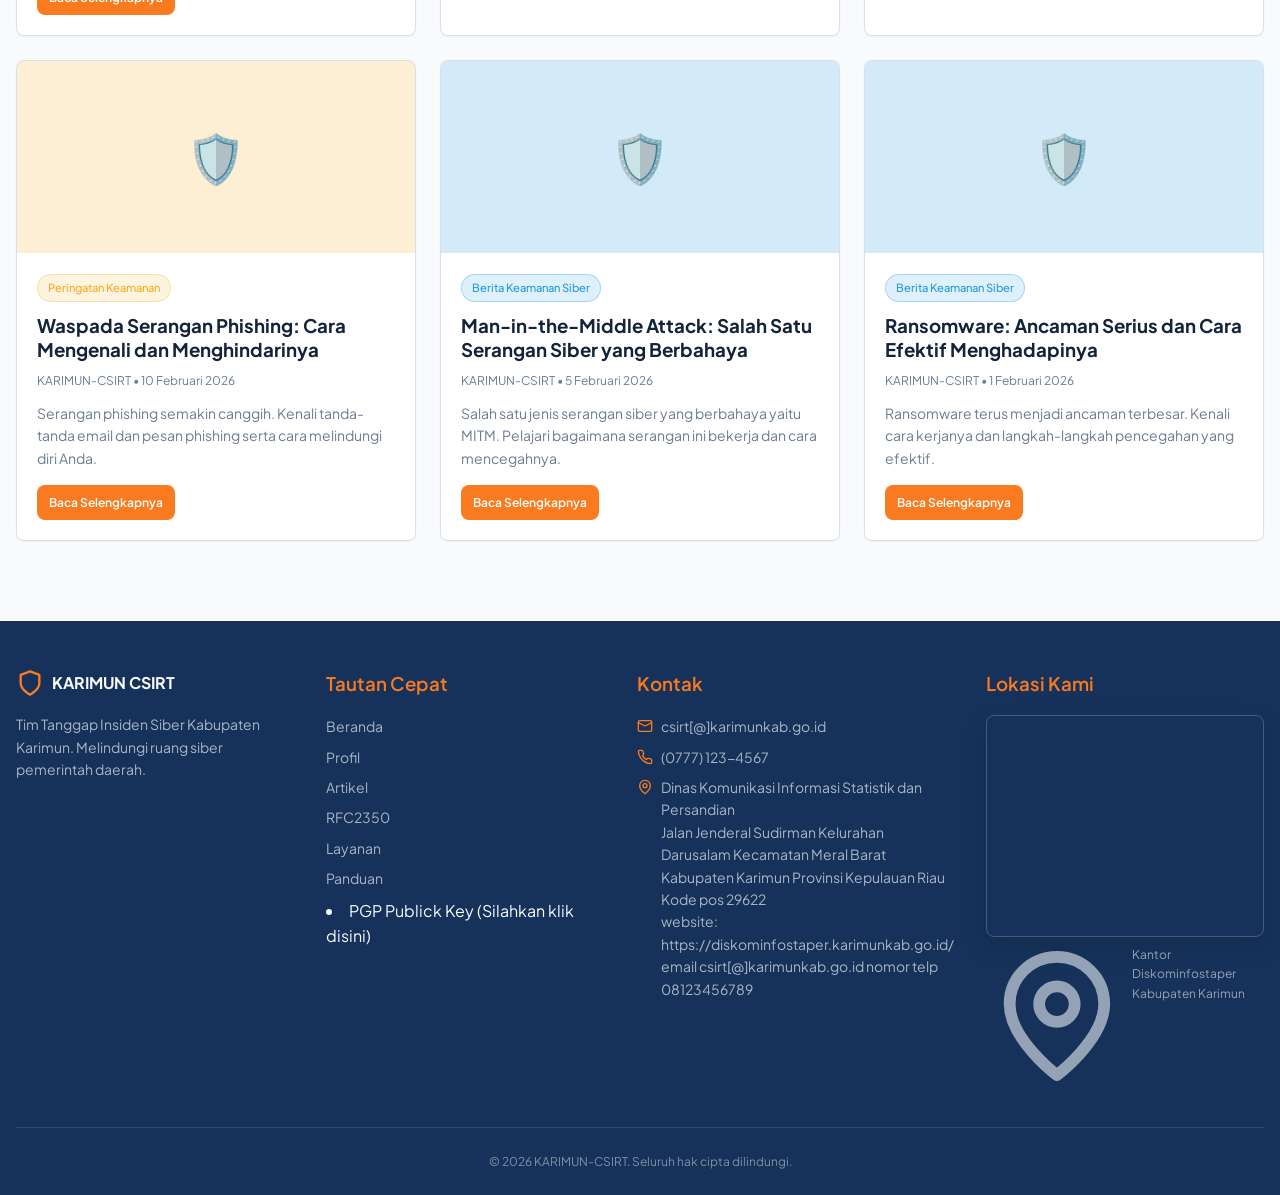
==== commit b907fca1: "Update index.html" ====
--- a/index.html
+++ b/index.html
@@ -168,6 +168,7 @@
 <li><a href="rfc2350.html">RFC2350</a></li>
 <li><a href="index.html#layanan">Layanan</a></li>
 <li><a href="panduan.html">Panduan</a></li></ul>
+<li><a href="/assets/csirtkarimunpgppublickkey.asc">PGP Publick Key (Silahkan klik disini)</a></li></ul>        
       </div>
       <div>
         <h3>Kontak</h3>
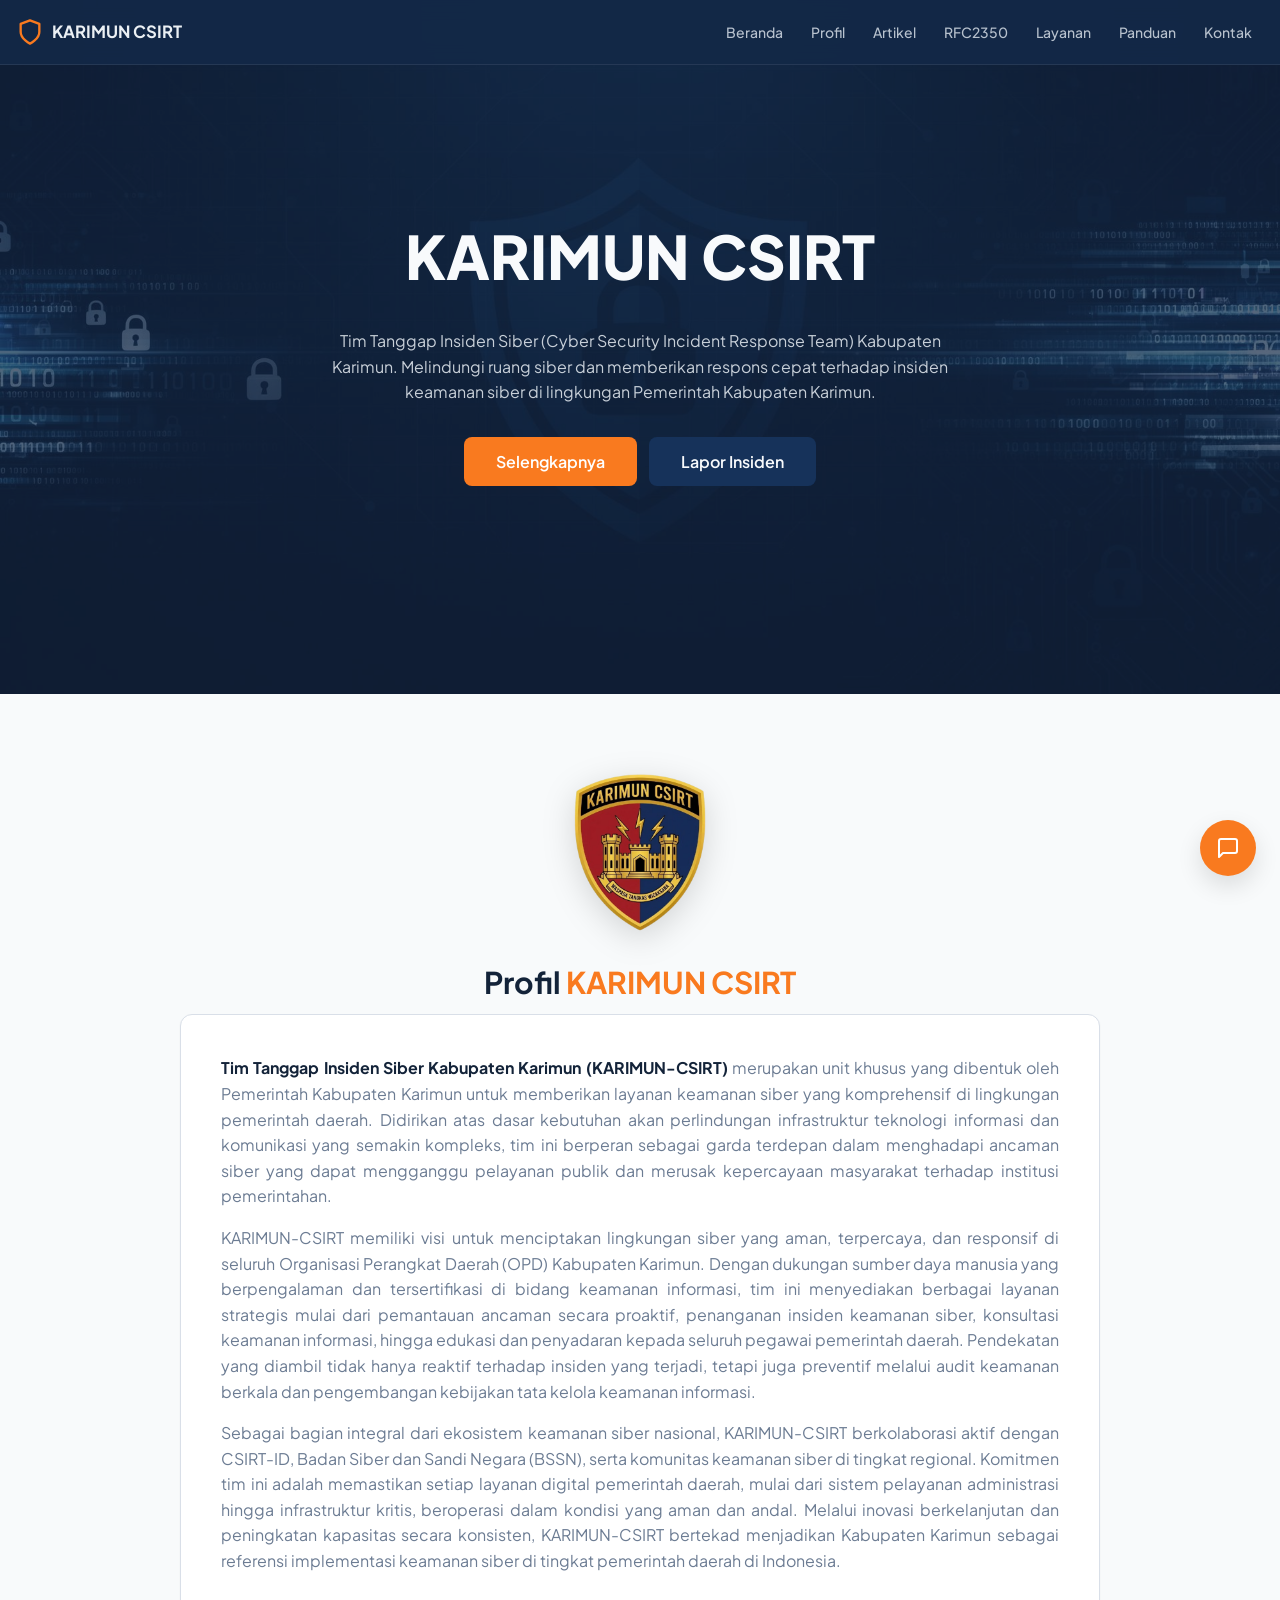
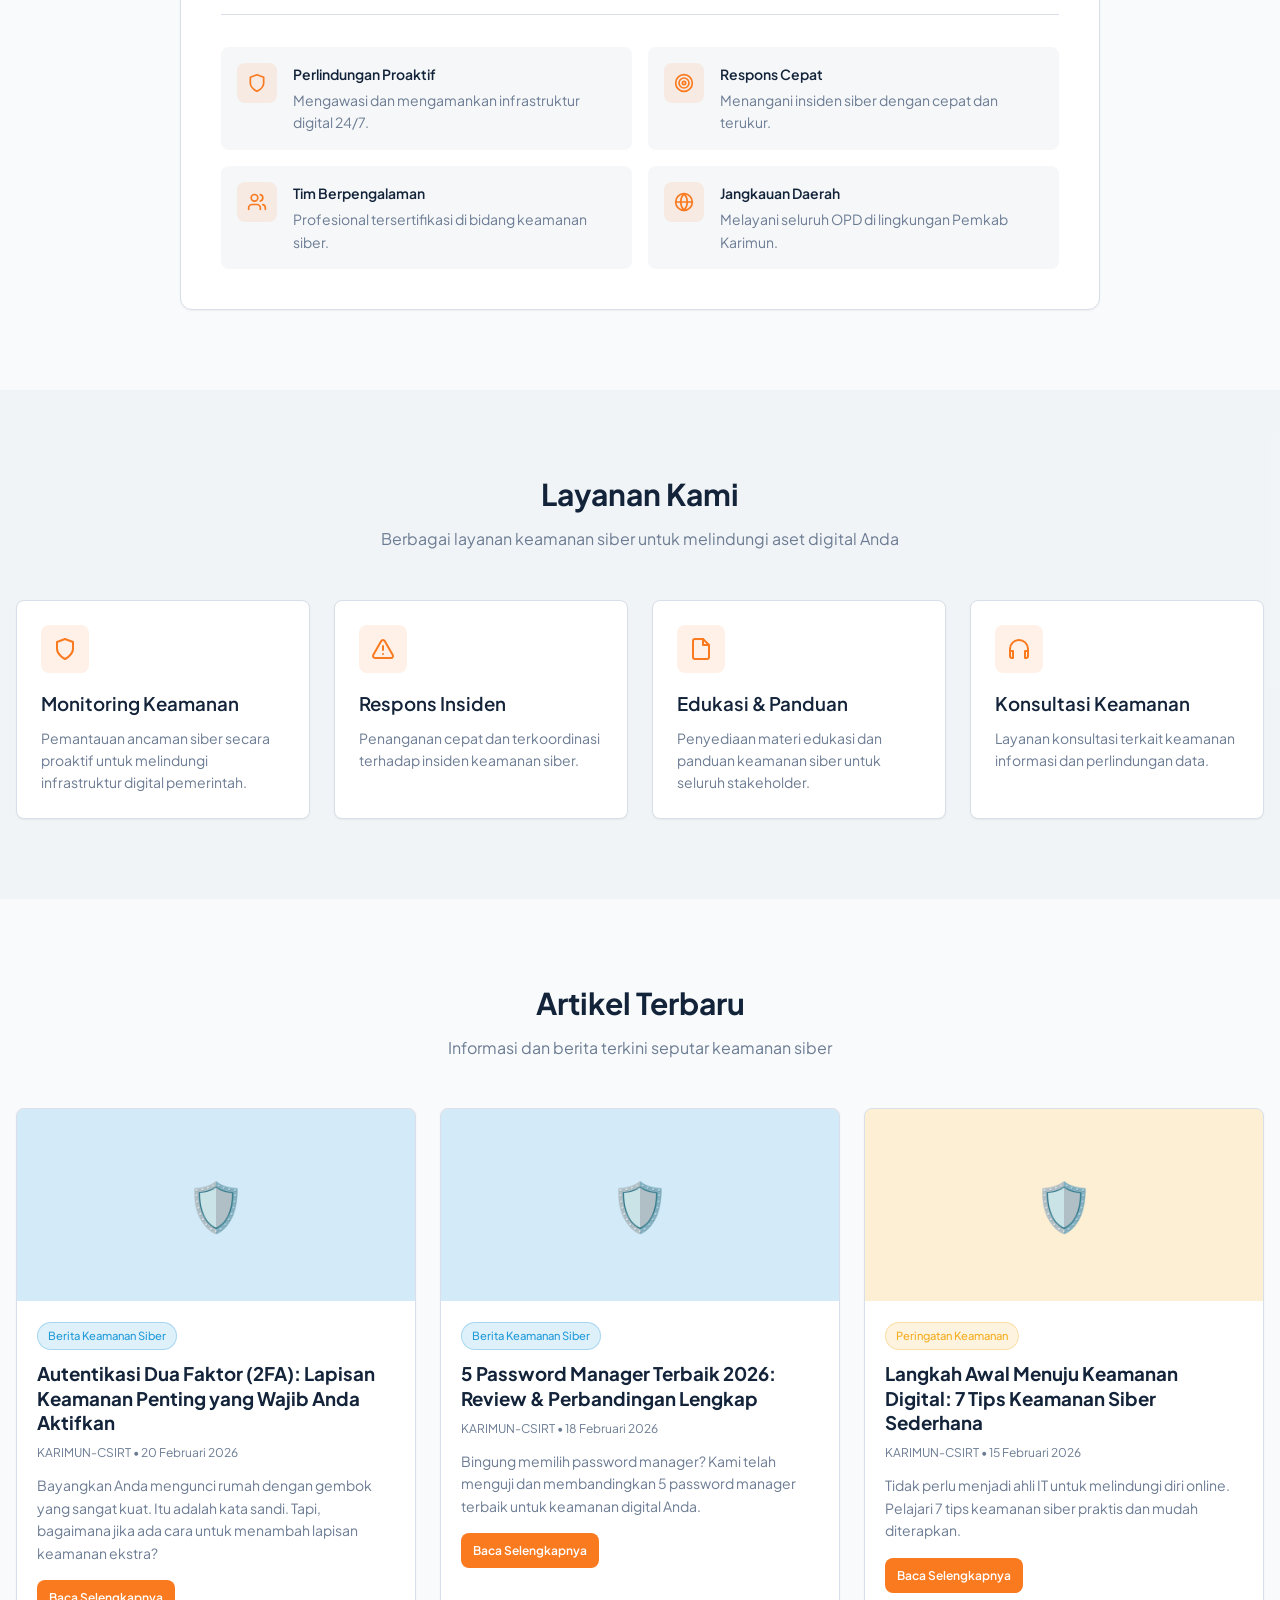
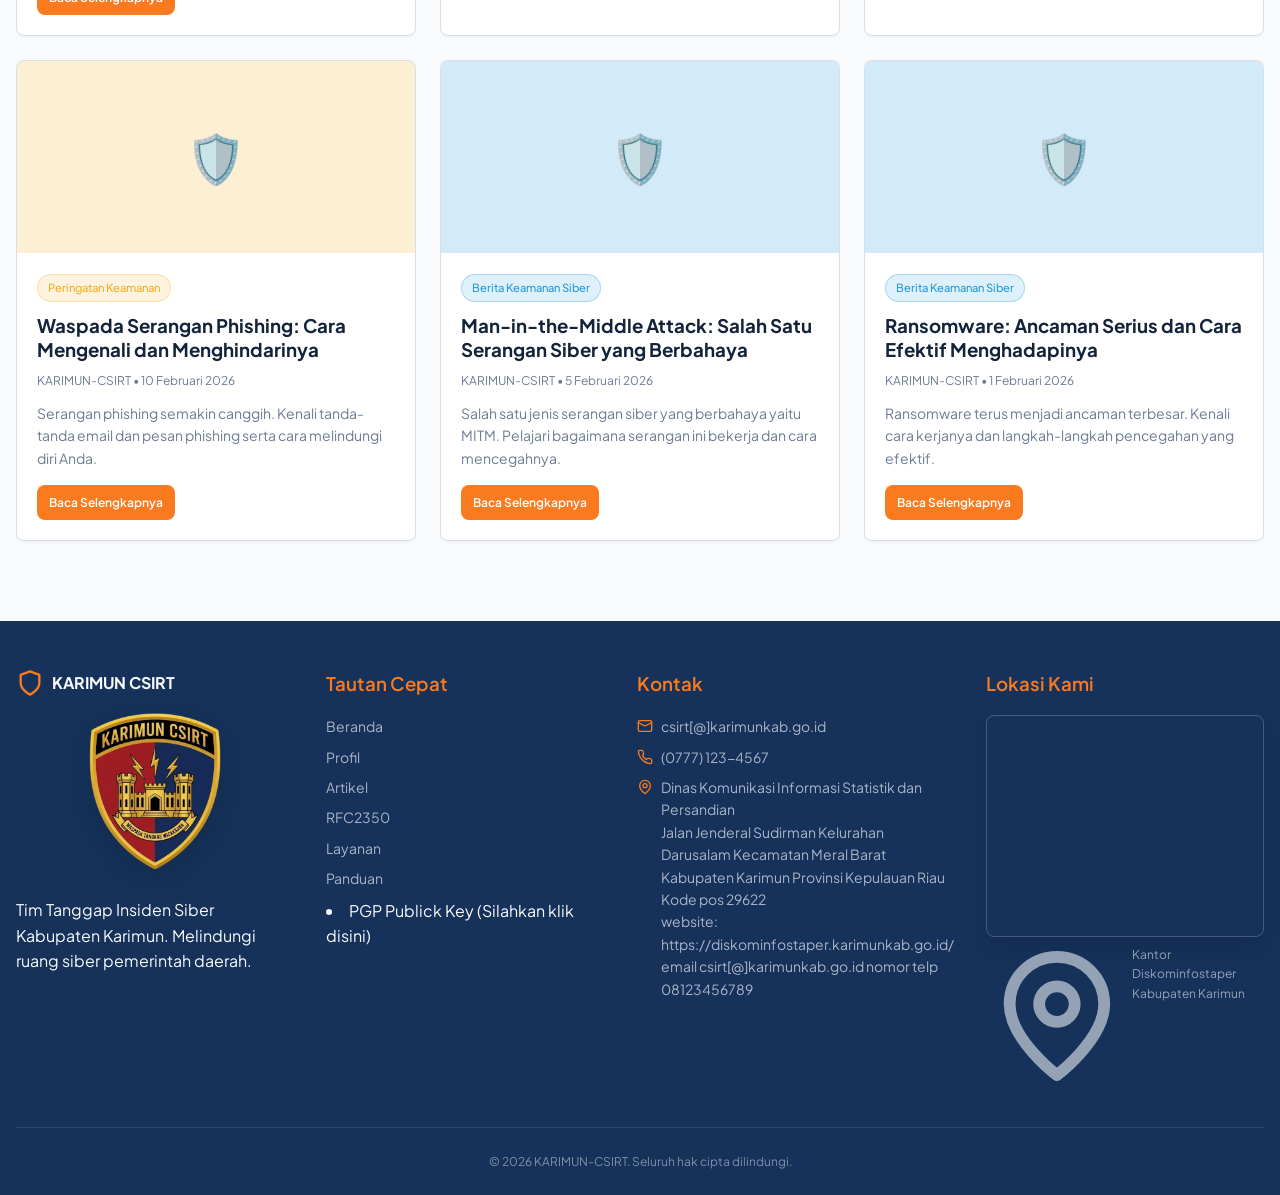
==== commit 52a837dd: "Update index.html" ====
--- a/index.html
+++ b/index.html
@@ -157,6 +157,7 @@
       <div>
         <div class="footer-brand"><svg viewBox="0 0 24 24" fill="none" stroke="currentColor" stroke-width="2" stroke-linecap="round" stroke-linejoin="round"><path d="M12 22s8-4 8-10V5l-8-3-8 3v7c0 6 8 10 8 10z"/></svg><span>KARIMUN CSIRT</span></div>
         <p style="font-size:.875rem; color: rgba(232,237,243,.7); line-height:1.6;">
+          <div class="profil-logo"><img src="assets/karimun-csirt-logo.png" alt="Logo KARIMUN-CSIRT"></div>
           Tim Tanggap Insiden Siber Kabupaten Karimun. Melindungi ruang siber pemerintah daerah.
         </p>
       </div>
@@ -168,7 +169,7 @@
 <li><a href="rfc2350.html">RFC2350</a></li>
 <li><a href="index.html#layanan">Layanan</a></li>
 <li><a href="panduan.html">Panduan</a></li></ul>
-<li><a href="/assets/csirtkarimunpgppublickkey.asc">PGP Publick Key (Silahkan klik disini)</a></li></ul>        
+<li><a href="assets/csirtkarimunpgppublickey.asc">PGP Publick Key (Silahkan klik disini)</a></li></ul>        
       </div>
       <div>
         <h3>Kontak</h3>
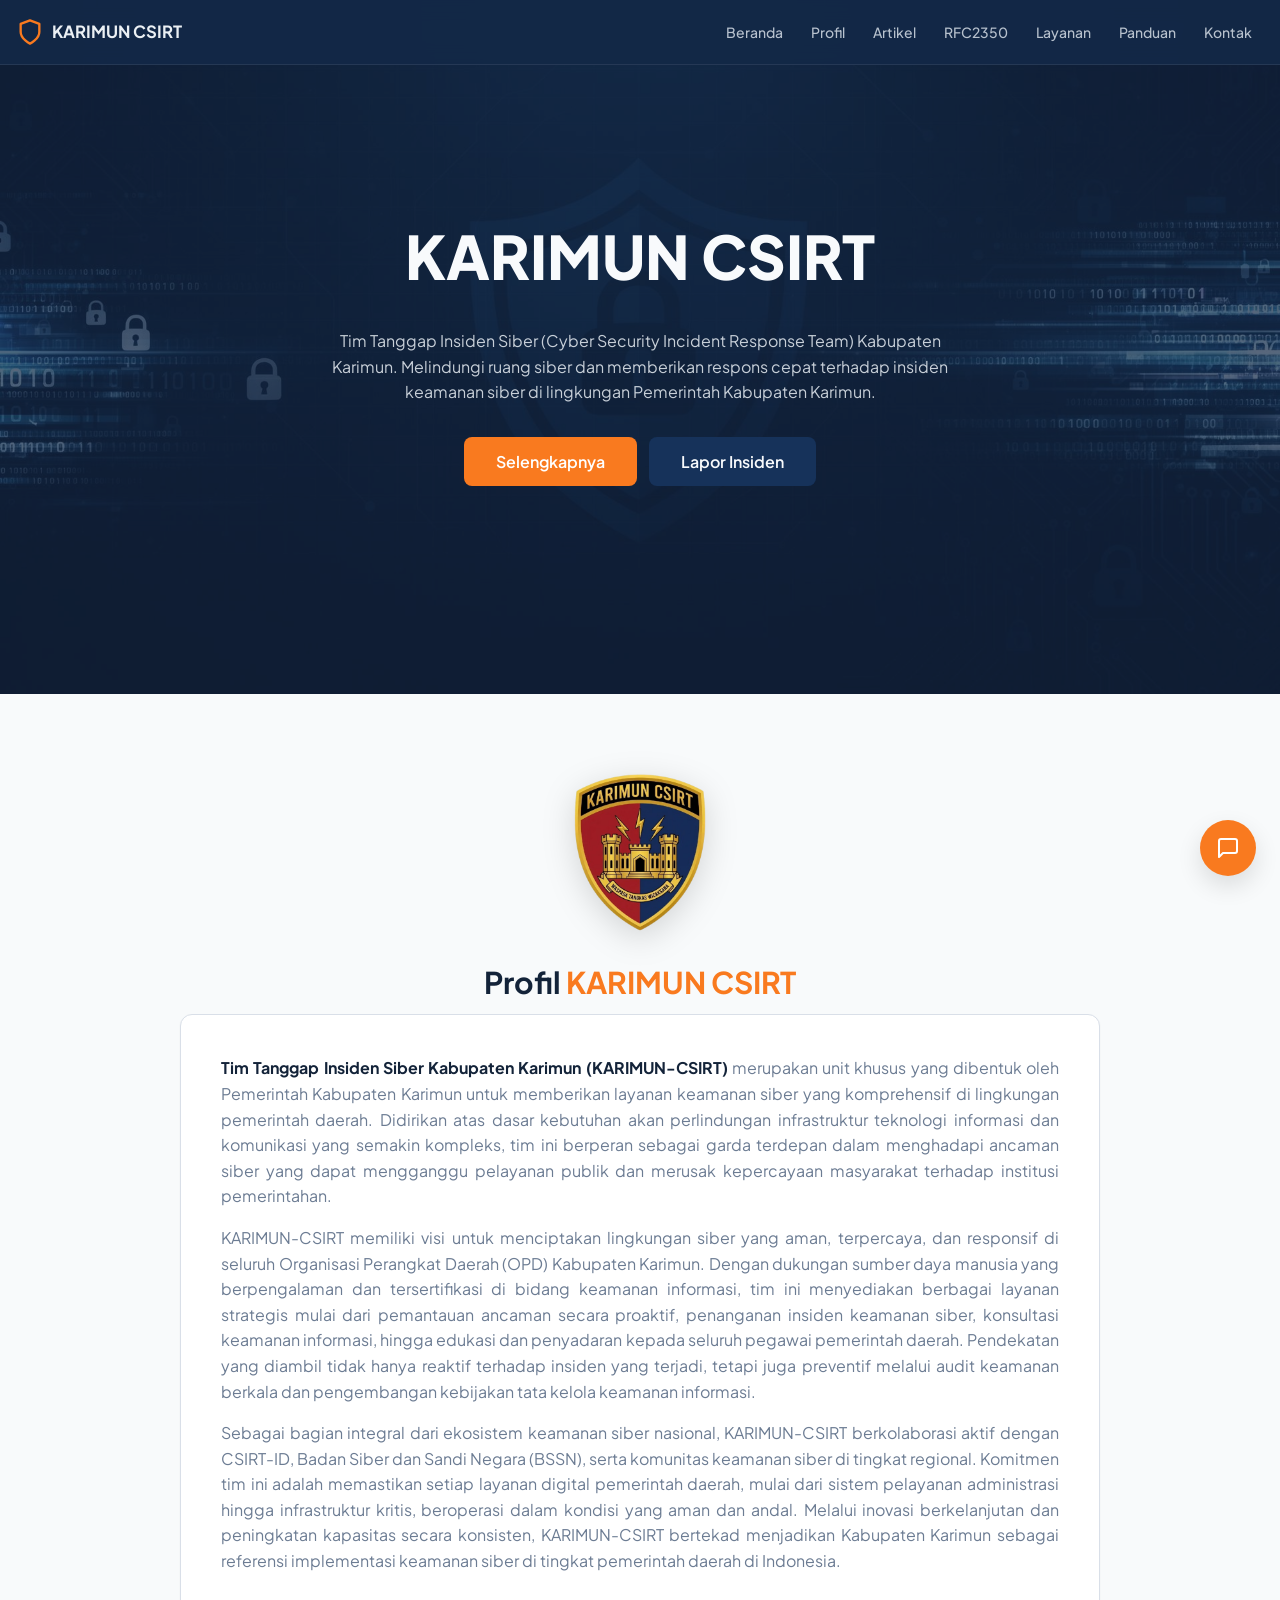
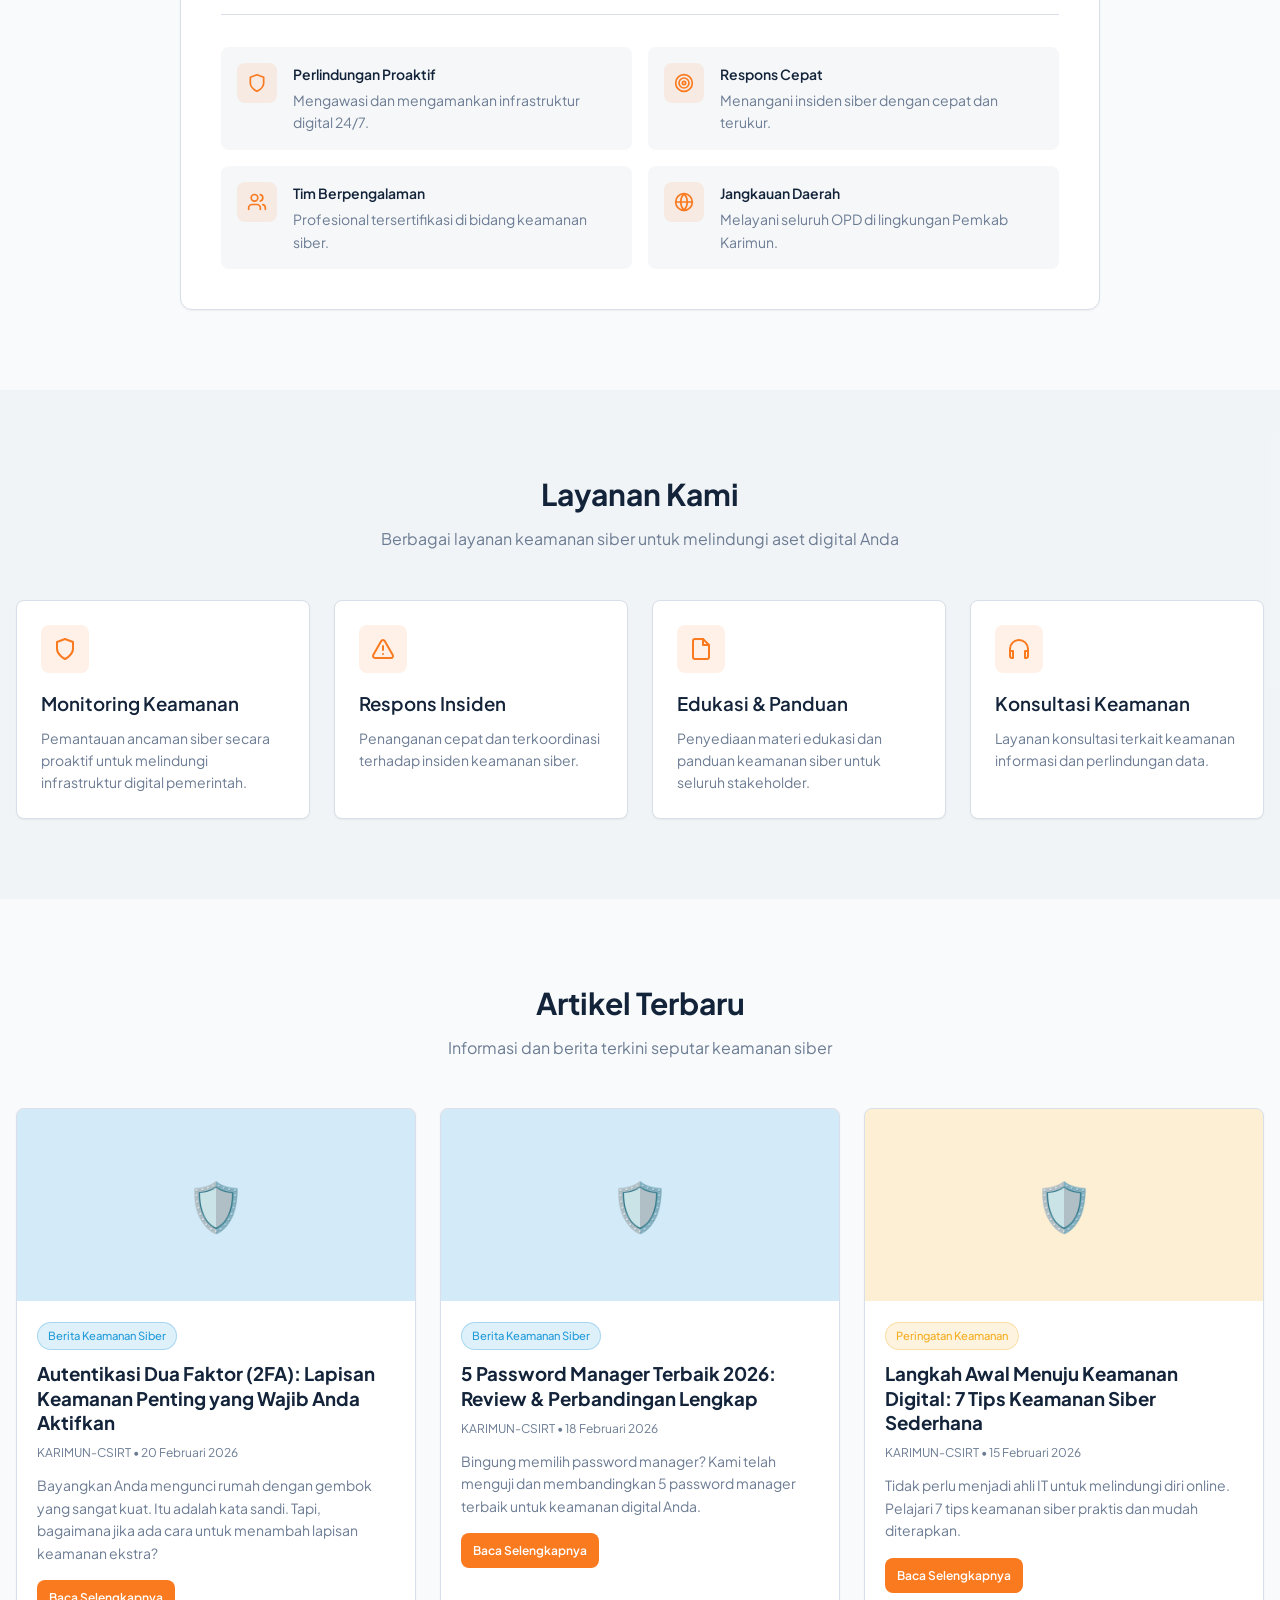
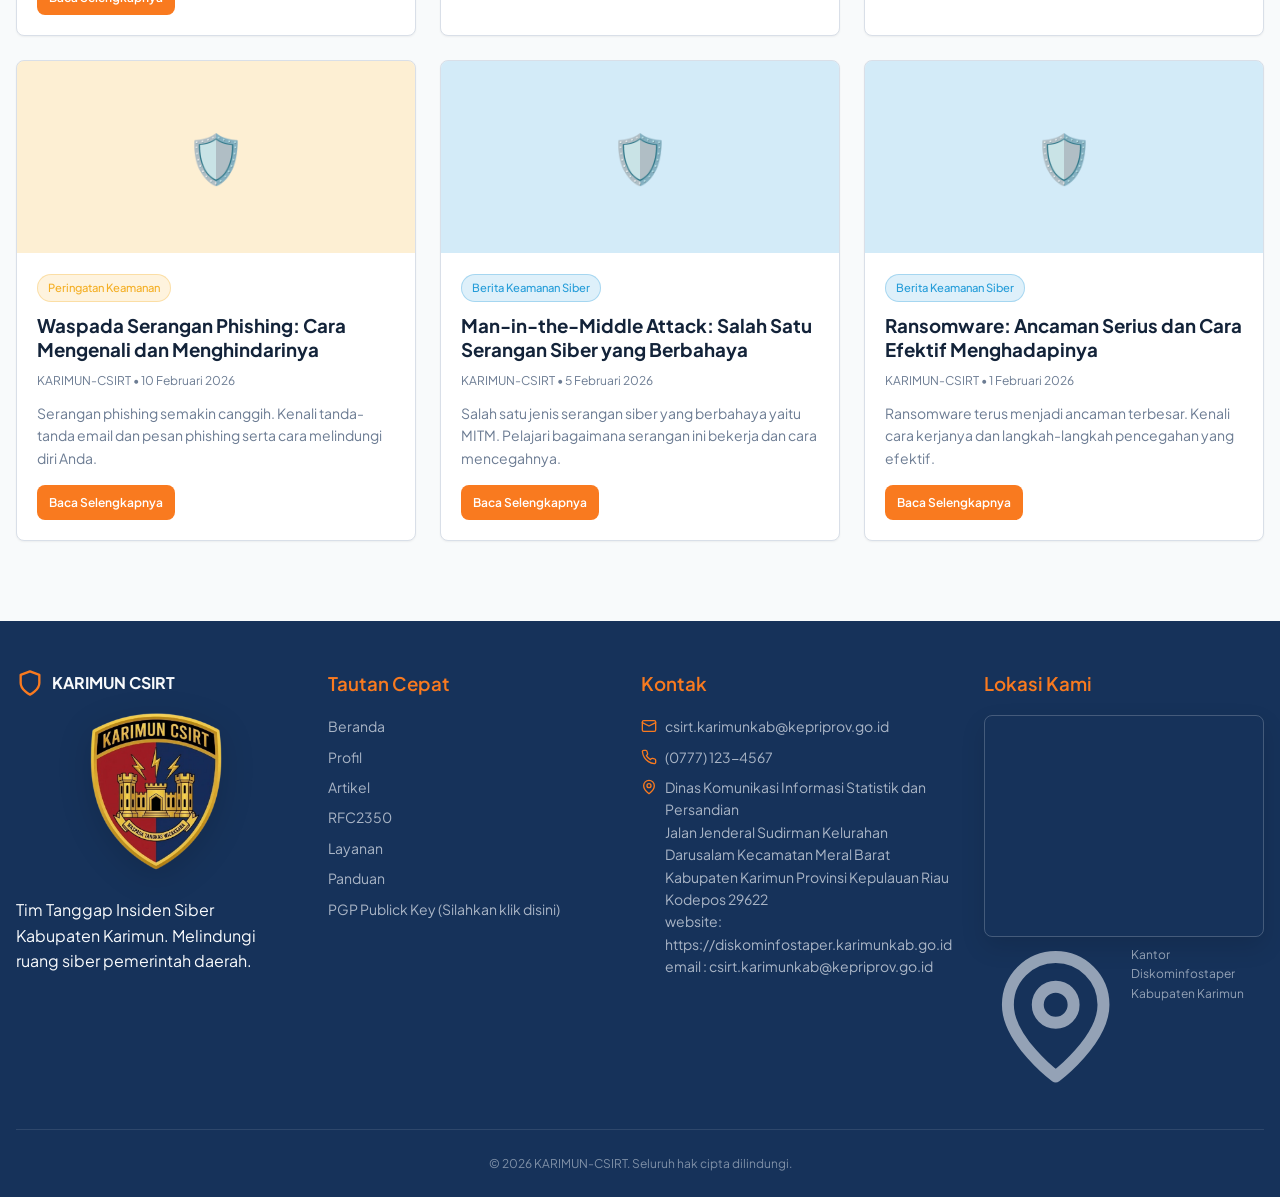
==== commit 1010f46e: "Update index.html" ====
--- a/index.html
+++ b/index.html
@@ -168,20 +168,22 @@
 <li><a href="index.html#artikel">Artikel</a></li>
 <li><a href="rfc2350.html">RFC2350</a></li>
 <li><a href="index.html#layanan">Layanan</a></li>
-<li><a href="panduan.html">Panduan</a></li></ul>
-<li><a href="assets/csirtkarimunpgppublickey.asc">PGP Publick Key (Silahkan klik disini)</a></li></ul>        
+<li><a href="panduan.html">Panduan</a></li>
+<li><a href="assets/csirtkarimunkabpgppublickey.asc">PGP Publick Key (Silahkan klik disini)</a></li></ul>        
       </div>
       <div>
         <h3>Kontak</h3>
         <ul class="footer-contact">
-          <li><svg viewBox="0 0 24 24" fill="none" stroke="currentColor" stroke-width="2" stroke-linecap="round" stroke-linejoin="round"><rect x="2" y="4" width="20" height="16" rx="2"/><path d="m22 7-10 5L2 7"/></svg><span>csirt[@]karimunkab.go.id</span></li>
+          <li><svg viewBox="0 0 24 24" fill="none" stroke="currentColor" stroke-width="2" stroke-linecap="round" stroke-linejoin="round"><rect x="2" y="4" width="20" height="16" rx="2"/><path d="m22 7-10 5L2 7"/></svg><span>csirt.karimunkab@kepriprov.go.id</span></li>
           <li><svg viewBox="0 0 24 24" fill="none" stroke="currentColor" stroke-width="2" stroke-linecap="round" stroke-linejoin="round"><path d="M22 16.92v3a2 2 0 0 1-2.18 2 19.79 19.79 0 0 1-8.63-3.07 19.5 19.5 0 0 1-6-6 19.79 19.79 0 0 1-3.07-8.67A2 2 0 0 1 4.11 2h3a2 2 0 0 1 2 1.72c.13.96.37 1.9.72 2.81a2 2 0 0 1-.45 2.11L8.09 9.91a16 16 0 0 0 6 6l1.27-1.27a2 2 0 0 1 2.11-.45c.91.35 1.85.59 2.81.72A2 2 0 0 1 22 16.92z"/></svg><span>(0777) 123-4567</span></li>
           <li><svg viewBox="0 0 24 24" fill="none" stroke="currentColor" stroke-width="2" stroke-linecap="round" stroke-linejoin="round"><path d="M20 10c0 6-8 12-8 12s-8-6-8-12a8 8 0 0 1 16 0z"/><circle cx="12" cy="10" r="3"/></svg><span>
             Dinas Komunikasi Informasi Statistik dan Persandian<br>
             Jalan Jenderal Sudirman Kelurahan Darusalam Kecamatan Meral Barat<br>
-            Kabupaten Karimun Provinsi Kepulauan Riau Kode pos 29622<br>
-            website: https://diskominfostaper.karimunkab.go.id/<br>
-            email csirt[@]karimunkab.go.id nomor telp 08123456789
+            Kabupaten Karimun Provinsi Kepulauan Riau <br>
+            Kodepos 29622<br>
+            website: https://diskominfostaper.karimunkab.go.id <br>
+            email : csirt.karimunkab@kepriprov.go.id  <br> 
+            
           </span></li>
         </ul>
       </div>
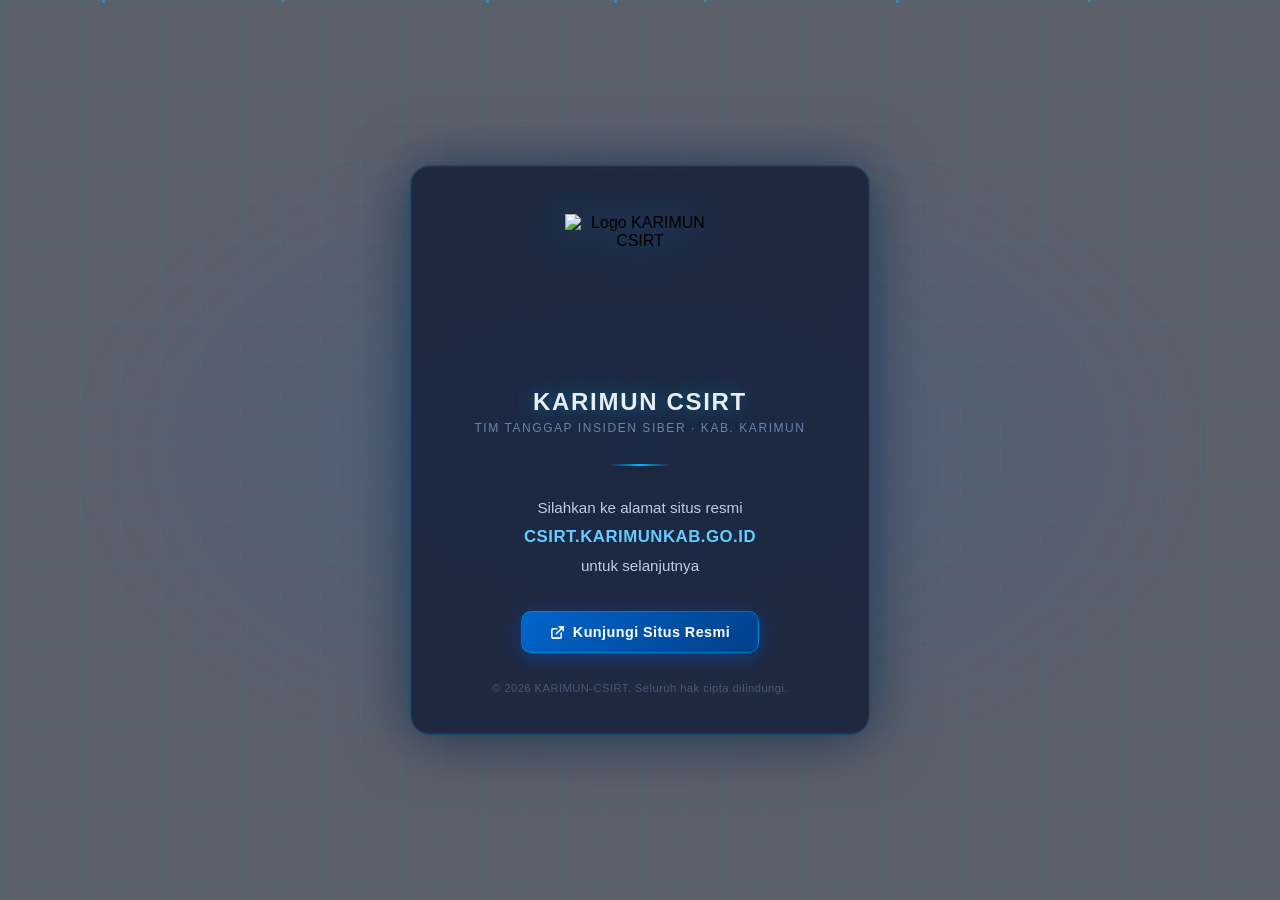
==== commit c4e0954a: "Add files via upload" ====
--- a/index.html
+++ b/index.html
@@ -1,220 +1,254 @@
 <!doctype html>
 <html lang="id">
 <head>
-<meta charset="UTF-8">
-<meta name="viewport" content="width=device-width, initial-scale=1.0">
-<title>KARIMUN CSIRT</title>
-<meta name="description" content="KARIMUN-CSIRT - Tim Tanggap Insiden Siber Kabupaten Karimun">
-<meta name="author" content="KARIMUN-CSIRT">
-<link rel="stylesheet" href="css/styles.css">
+  <meta charset="UTF-8">
+  <meta name="viewport" content="width=device-width, initial-scale=1.0">
+  <title>KARIMUN CSIRT</title>
+  <meta name="description" content="KARIMUN-CSIRT - Tim Tanggap Insiden Siber Kabupaten Karimun">
+  <style>
+    *, *::before, *::after { box-sizing: border-box; margin: 0; padding: 0; }
+
+    body {
+      min-height: 100vh;
+      display: flex;
+      align-items: center;
+      justify-content: center;
+      font-family: 'Segoe UI', Arial, sans-serif;
+      overflow: hidden;
+      position: relative;
+    }
+
+    /* ── Layer 1: Background foto gedung ── */
+    .bg-photo {
+      position: fixed;
+      inset: 0;
+      background-image: url('https://raw.githubusercontent.com/persandian757/csirtkarimun.github.io/main/assets/gedung-bupati-karimun-depan.jpg');
+      background-size: cover;
+      background-position: center;
+      background-repeat: no-repeat;
+      z-index: 0;
+    }
+
+    /* ── Layer 2: Dark overlay supaya teks tetap terbaca ── */
+    .bg-overlay {
+      position: fixed;
+      inset: 0;
+      background: rgba(5, 12, 28, 0.65);
+      z-index: 1;
+    }
+
+    /* ── Layer 3: Grid siber animasi ── */
+    .bg-grid {
+      position: fixed;
+      inset: 0;
+      background-image:
+        linear-gradient(rgba(0, 200, 255, 0.05) 1px, transparent 1px),
+        linear-gradient(90deg, rgba(0, 200, 255, 0.05) 1px, transparent 1px);
+      background-size: 40px 40px;
+      animation: gridMove 20s linear infinite;
+      z-index: 2;
+    }
+
+    @keyframes gridMove {
+      0%   { background-position: 0 0; }
+      100% { background-position: 40px 40px; }
+    }
+
+    /* ── Layer 4: Radial glow tengah ── */
+    .bg-glow {
+      position: fixed;
+      inset: 0;
+      background: radial-gradient(ellipse 65% 55% at 50% 50%, rgba(0, 90, 200, 0.20) 0%, transparent 70%);
+      z-index: 3;
+    }
+
+    /* ── Floating particles ── */
+    .particles {
+      position: fixed;
+      inset: 0;
+      pointer-events: none;
+      z-index: 4;
+    }
+    .particle {
+      position: absolute;
+      width: 3px; height: 3px;
+      border-radius: 50%;
+      background: rgba(0, 190, 255, 0.55);
+      animation: floatUp linear infinite;
+    }
+    @keyframes floatUp {
+      0%   { transform: translateY(100vh) translateX(0px); opacity: 0; }
+      10%  { opacity: 1; }
+      90%  { opacity: 1; }
+      100% { transform: translateY(-10vh) translateX(30px); opacity: 0; }
+    }
+
+    /* ── Card tengah ── */
+    .card {
+      position: relative;
+      z-index: 10;
+      text-align: center;
+      padding: 3rem 2.5rem 2.5rem;
+      max-width: 460px;
+      width: 90%;
+      background: rgba(10, 20, 45, 0.72);
+      border: 1px solid rgba(0, 180, 255, 0.25);
+      border-radius: 20px;
+      backdrop-filter: blur(18px);
+      -webkit-backdrop-filter: blur(18px);
+      box-shadow:
+        0 0 0 1px rgba(255,255,255,0.04) inset,
+        0 0 50px rgba(0, 120, 255, 0.18),
+        0 4px 60px rgba(0, 0, 0, 0.55);
+      animation: fadeUp 0.9s ease both;
+    }
+
+    @keyframes fadeUp {
+      from { opacity: 0; transform: translateY(28px); }
+      to   { opacity: 1; transform: translateY(0); }
+    }
+
+    /* ── Logo ── */
+    .logo {
+      width: 150px;
+      height: 150px;
+      object-fit: contain;
+      display: block;
+      margin: 0 auto 1.5rem;
+      filter: drop-shadow(0 0 20px rgba(0, 160, 255, 0.55));
+      transition: transform 0.3s ease, filter 0.3s ease;
+    }
+    .logo:hover {
+      transform: scale(1.05);
+      filter: drop-shadow(0 0 28px rgba(0, 200, 255, 0.8));
+    }
+
+    /* ── Teks judul ── */
+    .title {
+      font-size: 1.5rem;
+      font-weight: 700;
+      letter-spacing: 0.07em;
+      color: #e8edf3;
+      margin-bottom: 0.3rem;
+      text-shadow: 0 0 20px rgba(0, 190, 255, 0.45);
+    }
+
+    .subtitle {
+      font-size: 0.75rem;
+      color: rgba(170, 210, 255, 0.55);
+      letter-spacing: 0.13em;
+      text-transform: uppercase;
+      margin-bottom: 1.8rem;
+    }
+
+    /* ── Garis pembatas ── */
+    .divider {
+      width: 60px;
+      height: 2px;
+      background: linear-gradient(90deg, transparent, #00b4ff, transparent);
+      margin: 0 auto 1.8rem;
+      border-radius: 2px;
+    }
+
+    /* ── Pesan utama ── */
+    .message {
+      font-size: 0.95rem;
+      color: rgba(215, 235, 255, 0.85);
+      line-height: 1.8;
+      margin-bottom: 2rem;
+    }
+
+    .message strong {
+      color: #66ccff;
+      font-size: 1.05rem;
+      letter-spacing: 0.03em;
+    }
+
+    /* ── Tombol ── */
+    .link-btn {
+      display: inline-flex;
+      align-items: center;
+      gap: 0.5rem;
+      padding: 0.75rem 1.75rem;
+      background: linear-gradient(135deg, #0066cc, #003f8a);
+      color: #fff;
+      text-decoration: none;
+      border-radius: 10px;
+      font-size: 0.9rem;
+      font-weight: 600;
+      letter-spacing: 0.03em;
+      border: 1px solid rgba(0, 180, 255, 0.4);
+      transition: all 0.25s ease;
+      box-shadow: 0 4px 18px rgba(0, 100, 255, 0.35);
+    }
+    .link-btn:hover {
+      background: linear-gradient(135deg, #007fff, #004faa);
+      transform: translateY(-2px);
+      box-shadow: 0 6px 26px rgba(0, 150, 255, 0.55);
+    }
+    .link-btn svg {
+      width: 15px; height: 15px; flex-shrink: 0;
+    }
+
+    /* ── Footer note ── */
+    .footer-note {
+      margin-top: 1.8rem;
+      font-size: 0.7rem;
+      color: rgba(170, 200, 255, 0.3);
+      letter-spacing: 0.04em;
+    }
+  </style>
 </head>
 <body>
 
-<nav class="navbar">
-  <div class="container nav-inner">
-    <a href="index.html" class="nav-brand"><svg viewBox="0 0 24 24" fill="none" stroke="currentColor" stroke-width="2" stroke-linecap="round" stroke-linejoin="round"><path d="M12 22s8-4 8-10V5l-8-3-8 3v7c0 6 8 10 8 10z"/></svg><span>KARIMUN CSIRT</span></a>
-    <ul class="nav-menu">
-      <li><a href="index.html#beranda">Beranda</a></li>
-<li><a href="index.html#profil">Profil</a></li>
-<li><a href="index.html#artikel">Artikel</a></li>
-<li><a href="rfc2350.html">RFC2350</a></li>
-<li><a href="index.html#layanan">Layanan</a></li>
-<li><a href="panduan.html">Panduan</a></li>
-<li><a href="index.html#kontak">Kontak</a></li>
-    </ul>
-    <button class="nav-toggle" aria-label="Toggle menu"><svg viewBox="0 0 24 24" fill="none" stroke="currentColor" stroke-width="2" stroke-linecap="round" stroke-linejoin="round"><line x1="3" y1="12" x2="21" y2="12"/><line x1="3" y1="6" x2="21" y2="6"/><line x1="3" y1="18" x2="21" y2="18"/></svg></button>
+  <!-- Background layers -->
+  <div class="bg-photo"></div>
+  <div class="bg-overlay"></div>
+  <div class="bg-grid"></div>
+  <div class="bg-glow"></div>
+
+  <!-- Floating particles -->
+  <div class="particles" aria-hidden="true">
+    <div class="particle" style="left:8%;  animation-duration:13s; animation-delay:0s;"></div>
+    <div class="particle" style="left:22%; animation-duration:9s;  animation-delay:2s;  width:2px; height:2px;"></div>
+    <div class="particle" style="left:38%; animation-duration:15s; animation-delay:5s;"></div>
+    <div class="particle" style="left:55%; animation-duration:11s; animation-delay:1s;  width:2px; height:2px;"></div>
+    <div class="particle" style="left:70%; animation-duration:10s; animation-delay:7s;"></div>
+    <div class="particle" style="left:85%; animation-duration:8s;  animation-delay:3s;  width:2px; height:2px;"></div>
+    <div class="particle" style="left:48%; animation-duration:12s; animation-delay:9s;"></div>
   </div>
-  <div class="nav-mobile">
-    <ul>
-      <li><a href="index.html#beranda">Beranda</a></li>
-<li><a href="index.html#profil">Profil</a></li>
-<li><a href="index.html#artikel">Artikel</a></li>
-<li><a href="rfc2350.html">RFC2350</a></li>
-<li><a href="index.html#layanan">Layanan</a></li>
-<li><a href="panduan.html">Panduan</a></li>
-<li><a href="index.html#kontak">Kontak</a></li>
-    </ul>
+
+  <!-- Card utama -->
+  <div class="card">
+    <img
+      class="logo"
+      src="https://raw.githubusercontent.com/persandian757/csirtkarimun.github.io/main/assets/karimun-csirt-logo.png"
+      alt="Logo KARIMUN CSIRT"
+      loading="eager"
+    >
+    <div class="title">KARIMUN CSIRT</div>
+    <div class="subtitle">Tim Tanggap Insiden Siber · Kab. Karimun</div>
+    <div class="divider"></div>
+    <p class="message">
+      Silahkan ke alamat situs resmi<br>
+      <strong>CSIRT.KARIMUNKAB.GO.ID</strong><br>
+      untuk selanjutnya
+    </p>
+    <a
+      class="link-btn"
+      href="https://csirt.karimunkab.go.id"
+      target="_blank"
+      rel="noopener noreferrer"
+    >
+      <svg viewBox="0 0 24 24" fill="none" stroke="currentColor" stroke-width="2.5" stroke-linecap="round" stroke-linejoin="round">
+        <path d="M18 13v6a2 2 0 0 1-2 2H5a2 2 0 0 1-2-2V8a2 2 0 0 1 2-2h6"/>
+        <polyline points="15 3 21 3 21 9"/>
+        <line x1="10" y1="14" x2="21" y2="3"/>
+      </svg>
+      Kunjungi Situs Resmi
+    </a>
+    <div class="footer-note">© 2026 KARIMUN-CSIRT. Seluruh hak cipta dilindungi.</div>
   </div>
-</nav>
-
-<section id="beranda" class="hero">
-  <div class="hero-bg"></div>
-  <div class="hero-overlay"></div>
-  <div class="hero-content">
-    <h1>KARIMUN CSIRT</h1>
-    <p>Tim Tanggap Insiden Siber (Cyber Security Incident Response Team) Kabupaten Karimun.
-       Melindungi ruang siber dan memberikan respons cepat terhadap insiden keamanan siber
-       di lingkungan Pemerintah Kabupaten Karimun.</p>
-    <div class="hero-cta">
-      <a href="#profil" class="btn btn-accent btn-lg">Selengkapnya</a>
-      <a href="https://eticketing-csirt.karimunkab.go.id" target="_blank" rel="noopener noreferrer" class="btn btn-primary btn-lg">Lapor Insiden</a>
-    </div>
-  </div>
-</section>
-
-<section id="profil">
-  <div class="container">
-    <div class="profil-wrap">
-      <div class="profil-logo"><img src="assets/karimun-csirt-logo.png" alt="Logo KARIMUN-CSIRT"></div>
-      <h2 class="section-title">Profil <span class="text-accent">KARIMUN CSIRT</span></h2>
-      <div class="profil-card">
-        <div class="profil-text">
-          <p><strong>Tim Tanggap Insiden Siber Kabupaten Karimun (KARIMUN-CSIRT)</strong> merupakan unit khusus yang dibentuk oleh Pemerintah Kabupaten Karimun untuk memberikan layanan keamanan siber yang komprehensif di lingkungan pemerintah daerah. Didirikan atas dasar kebutuhan akan perlindungan infrastruktur teknologi informasi dan komunikasi yang semakin kompleks, tim ini berperan sebagai garda terdepan dalam menghadapi ancaman siber yang dapat mengganggu pelayanan publik dan merusak kepercayaan masyarakat terhadap institusi pemerintahan.</p>
-          <p>KARIMUN-CSIRT memiliki visi untuk menciptakan lingkungan siber yang aman, terpercaya, dan responsif di seluruh Organisasi Perangkat Daerah (OPD) Kabupaten Karimun. Dengan dukungan sumber daya manusia yang berpengalaman dan tersertifikasi di bidang keamanan informasi, tim ini menyediakan berbagai layanan strategis mulai dari pemantauan ancaman secara proaktif, penanganan insiden keamanan siber, konsultasi keamanan informasi, hingga edukasi dan penyadaran kepada seluruh pegawai pemerintah daerah. Pendekatan yang diambil tidak hanya reaktif terhadap insiden yang terjadi, tetapi juga preventif melalui audit keamanan berkala dan pengembangan kebijakan tata kelola keamanan informasi.</p>
-          <p>Sebagai bagian integral dari ekosistem keamanan siber nasional, KARIMUN-CSIRT berkolaborasi aktif dengan CSIRT-ID, Badan Siber dan Sandi Negara (BSSN), serta komunitas keamanan siber di tingkat regional. Komitmen tim ini adalah memastikan setiap layanan digital pemerintah daerah, mulai dari sistem pelayanan administrasi hingga infrastruktur kritis, beroperasi dalam kondisi yang aman dan andal. Melalui inovasi berkelanjutan dan peningkatan kapasitas secara konsisten, KARIMUN-CSIRT bertekad menjadikan Kabupaten Karimun sebagai referensi implementasi keamanan siber di tingkat pemerintah daerah di Indonesia.</p>
-        </div>
-        <div class="profil-highlights"><div class="highlight"><div class="highlight-icon"><svg viewBox="0 0 24 24" fill="none" stroke="currentColor" stroke-width="2" stroke-linecap="round" stroke-linejoin="round"><path d="M12 22s8-4 8-10V5l-8-3-8 3v7c0 6 8 10 8 10z"/></svg></div><div><h4>Perlindungan Proaktif</h4><p>Mengawasi dan mengamankan infrastruktur digital 24/7.</p></div></div>
-<div class="highlight"><div class="highlight-icon"><svg viewBox="0 0 24 24" fill="none" stroke="currentColor" stroke-width="2" stroke-linecap="round" stroke-linejoin="round"><circle cx="12" cy="12" r="10"/><circle cx="12" cy="12" r="6"/><circle cx="12" cy="12" r="2"/></svg></div><div><h4>Respons Cepat</h4><p>Menangani insiden siber dengan cepat dan terukur.</p></div></div>
-<div class="highlight"><div class="highlight-icon"><svg viewBox="0 0 24 24" fill="none" stroke="currentColor" stroke-width="2" stroke-linecap="round" stroke-linejoin="round"><path d="M16 21v-2a4 4 0 0 0-4-4H6a4 4 0 0 0-4 4v2"/><circle cx="9" cy="7" r="4"/><path d="M22 21v-2a4 4 0 0 0-3-3.87"/><path d="M16 3.13a4 4 0 0 1 0 7.75"/></svg></div><div><h4>Tim Berpengalaman</h4><p>Profesional tersertifikasi di bidang keamanan siber.</p></div></div>
-<div class="highlight"><div class="highlight-icon"><svg viewBox="0 0 24 24" fill="none" stroke="currentColor" stroke-width="2" stroke-linecap="round" stroke-linejoin="round"><circle cx="12" cy="12" r="10"/><line x1="2" y1="12" x2="22" y2="12"/><path d="M12 2a15.3 15.3 0 0 1 4 10 15.3 15.3 0 0 1-4 10 15.3 15.3 0 0 1-4-10 15.3 15.3 0 0 1 4-10z"/></svg></div><div><h4>Jangkauan Daerah</h4><p>Melayani seluruh OPD di lingkungan Pemkab Karimun.</p></div></div></div>
-      </div>
-    </div>
-  </div>
-</section>
-
-<section id="layanan" class="bg-secondary">
-  <div class="container">
-    <h2 class="section-title">Layanan Kami</h2>
-    <p class="section-subtitle">Berbagai layanan keamanan siber untuk melindungi aset digital Anda</p>
-    <div class="services-grid"><div class="service-card"><div class="service-icon"><svg viewBox="0 0 24 24" fill="none" stroke="currentColor" stroke-width="2" stroke-linecap="round" stroke-linejoin="round"><path d="M12 22s8-4 8-10V5l-8-3-8 3v7c0 6 8 10 8 10z"/></svg></div><h3>Monitoring Keamanan</h3><p>Pemantauan ancaman siber secara proaktif untuk melindungi infrastruktur digital pemerintah.</p></div>
-<div class="service-card"><div class="service-icon"><svg viewBox="0 0 24 24" fill="none" stroke="currentColor" stroke-width="2" stroke-linecap="round" stroke-linejoin="round"><path d="m21.73 18-8-14a2 2 0 0 0-3.48 0l-8 14A2 2 0 0 0 4 21h16a2 2 0 0 0 1.73-3z"/><line x1="12" y1="9" x2="12" y2="13"/><line x1="12" y1="17" x2="12.01" y2="17"/></svg></div><h3>Respons Insiden</h3><p>Penanganan cepat dan terkoordinasi terhadap insiden keamanan siber.</p></div>
-<div class="service-card"><div class="service-icon"><svg viewBox="0 0 24 24" fill="none" stroke="currentColor" stroke-width="2" stroke-linecap="round" stroke-linejoin="round"><path d="M14 2H6a2 2 0 0 0-2 2v16a2 2 0 0 0 2 2h12a2 2 0 0 0 2-2V8z"/><polyline points="14 2 14 8 20 8"/></svg></div><h3>Edukasi & Panduan</h3><p>Penyediaan materi edukasi dan panduan keamanan siber untuk seluruh stakeholder.</p></div>
-<div class="service-card"><div class="service-icon"><svg viewBox="0 0 24 24" fill="none" stroke="currentColor" stroke-width="2" stroke-linecap="round" stroke-linejoin="round"><path d="M3 18v-6a9 9 0 0 1 18 0v6"/><path d="M21 19a2 2 0 0 1-2 2h-1v-7h3zM3 19a2 2 0 0 0 2 2h1v-7H3z"/></svg></div><h3>Konsultasi Keamanan</h3><p>Layanan konsultasi terkait keamanan informasi dan perlindungan data.</p></div></div>
-  </div>
-</section>
-
-<section id="artikel">
-  <div class="container">
-    <h2 class="section-title">Artikel Terbaru</h2>
-    <p class="section-subtitle">Informasi dan berita terkini seputar keamanan siber</p>
-    <div class="articles-grid"><article class="article-card">
-      <div class="article-thumb cyber"><span>🛡️</span></div>
-      <div class="article-body">
-        <span class="badge cyber">Berita Keamanan Siber</span>
-        <h3>Autentikasi Dua Faktor (2FA): Lapisan Keamanan Penting yang Wajib Anda Aktifkan</h3>
-        <p class="article-meta">KARIMUN-CSIRT • 20 Februari 2026</p>
-        <p class="article-excerpt">Bayangkan Anda mengunci rumah dengan gembok yang sangat kuat. Itu adalah kata sandi. Tapi, bagaimana jika ada cara untuk menambah lapisan keamanan ekstra?</p>
-        <a href="#" class="btn btn-accent btn-sm">Baca Selengkapnya</a>
-      </div>
-    </article>
-<article class="article-card">
-      <div class="article-thumb cyber"><span>🛡️</span></div>
-      <div class="article-body">
-        <span class="badge cyber">Berita Keamanan Siber</span>
-        <h3>5 Password Manager Terbaik 2026: Review & Perbandingan Lengkap</h3>
-        <p class="article-meta">KARIMUN-CSIRT • 18 Februari 2026</p>
-        <p class="article-excerpt">Bingung memilih password manager? Kami telah menguji dan membandingkan 5 password manager terbaik untuk keamanan digital Anda.</p>
-        <a href="#" class="btn btn-accent btn-sm">Baca Selengkapnya</a>
-      </div>
-    </article>
-<article class="article-card">
-      <div class="article-thumb warning"><span>🛡️</span></div>
-      <div class="article-body">
-        <span class="badge warning">Peringatan Keamanan</span>
-        <h3>Langkah Awal Menuju Keamanan Digital: 7 Tips Keamanan Siber Sederhana</h3>
-        <p class="article-meta">KARIMUN-CSIRT • 15 Februari 2026</p>
-        <p class="article-excerpt">Tidak perlu menjadi ahli IT untuk melindungi diri online. Pelajari 7 tips keamanan siber praktis dan mudah diterapkan.</p>
-        <a href="#" class="btn btn-accent btn-sm">Baca Selengkapnya</a>
-      </div>
-    </article>
-<article class="article-card">
-      <div class="article-thumb warning"><span>🛡️</span></div>
-      <div class="article-body">
-        <span class="badge warning">Peringatan Keamanan</span>
-        <h3>Waspada Serangan Phishing: Cara Mengenali dan Menghindarinya</h3>
-        <p class="article-meta">KARIMUN-CSIRT • 10 Februari 2026</p>
-        <p class="article-excerpt">Serangan phishing semakin canggih. Kenali tanda-tanda email dan pesan phishing serta cara melindungi diri Anda.</p>
-        <a href="#" class="btn btn-accent btn-sm">Baca Selengkapnya</a>
-      </div>
-    </article>
-<article class="article-card">
-      <div class="article-thumb cyber"><span>🛡️</span></div>
-      <div class="article-body">
-        <span class="badge cyber">Berita Keamanan Siber</span>
-        <h3>Man-in-the-Middle Attack: Salah Satu Serangan Siber yang Berbahaya</h3>
-        <p class="article-meta">KARIMUN-CSIRT • 5 Februari 2026</p>
-        <p class="article-excerpt">Salah satu jenis serangan siber yang berbahaya yaitu MITM. Pelajari bagaimana serangan ini bekerja dan cara mencegahnya.</p>
-        <a href="#" class="btn btn-accent btn-sm">Baca Selengkapnya</a>
-      </div>
-    </article>
-<article class="article-card">
-      <div class="article-thumb cyber"><span>🛡️</span></div>
-      <div class="article-body">
-        <span class="badge cyber">Berita Keamanan Siber</span>
-        <h3>Ransomware: Ancaman Serius dan Cara Efektif Menghadapinya</h3>
-        <p class="article-meta">KARIMUN-CSIRT • 1 Februari 2026</p>
-        <p class="article-excerpt">Ransomware terus menjadi ancaman terbesar. Kenali cara kerjanya dan langkah-langkah pencegahan yang efektif.</p>
-        <a href="#" class="btn btn-accent btn-sm">Baca Selengkapnya</a>
-      </div>
-    </article></div>
-  </div>
-</section>
-
-
-<footer class="footer" id="kontak">
-  <div class="container">
-    <div class="footer-grid">
-      <div>
-        <div class="footer-brand"><svg viewBox="0 0 24 24" fill="none" stroke="currentColor" stroke-width="2" stroke-linecap="round" stroke-linejoin="round"><path d="M12 22s8-4 8-10V5l-8-3-8 3v7c0 6 8 10 8 10z"/></svg><span>KARIMUN CSIRT</span></div>
-        <p style="font-size:.875rem; color: rgba(232,237,243,.7); line-height:1.6;">
-          <div class="profil-logo"><img src="assets/karimun-csirt-logo.png" alt="Logo KARIMUN-CSIRT"></div>
-          Tim Tanggap Insiden Siber Kabupaten Karimun. Melindungi ruang siber pemerintah daerah.
-        </p>
-      </div>
-      <div>
-        <h3>Tautan Cepat</h3>
-        <ul><li><a href="index.html#beranda">Beranda</a></li>
-<li><a href="index.html#profil">Profil</a></li>
-<li><a href="index.html#artikel">Artikel</a></li>
-<li><a href="rfc2350.html">RFC2350</a></li>
-<li><a href="index.html#layanan">Layanan</a></li>
-<li><a href="panduan.html">Panduan</a></li>
-<li><a href="assets/csirtkarimunkabpgppublickey.asc">PGP Publick Key (Silahkan klik disini)</a></li></ul>        
-      </div>
-      <div>
-        <h3>Kontak</h3>
-        <ul class="footer-contact">
-          <li><svg viewBox="0 0 24 24" fill="none" stroke="currentColor" stroke-width="2" stroke-linecap="round" stroke-linejoin="round"><rect x="2" y="4" width="20" height="16" rx="2"/><path d="m22 7-10 5L2 7"/></svg><span>csirt.karimunkab@kepriprov.go.id</span></li>
-          <li><svg viewBox="0 0 24 24" fill="none" stroke="currentColor" stroke-width="2" stroke-linecap="round" stroke-linejoin="round"><path d="M22 16.92v3a2 2 0 0 1-2.18 2 19.79 19.79 0 0 1-8.63-3.07 19.5 19.5 0 0 1-6-6 19.79 19.79 0 0 1-3.07-8.67A2 2 0 0 1 4.11 2h3a2 2 0 0 1 2 1.72c.13.96.37 1.9.72 2.81a2 2 0 0 1-.45 2.11L8.09 9.91a16 16 0 0 0 6 6l1.27-1.27a2 2 0 0 1 2.11-.45c.91.35 1.85.59 2.81.72A2 2 0 0 1 22 16.92z"/></svg><span>(0777) 123-4567</span></li>
-          <li><svg viewBox="0 0 24 24" fill="none" stroke="currentColor" stroke-width="2" stroke-linecap="round" stroke-linejoin="round"><path d="M20 10c0 6-8 12-8 12s-8-6-8-12a8 8 0 0 1 16 0z"/><circle cx="12" cy="10" r="3"/></svg><span>
-            Dinas Komunikasi Informasi Statistik dan Persandian<br>
-            Jalan Jenderal Sudirman Kelurahan Darusalam Kecamatan Meral Barat<br>
-            Kabupaten Karimun Provinsi Kepulauan Riau <br>
-            Kodepos 29622<br>
-            website: https://diskominfostaper.karimunkab.go.id <br>
-            email : csirt.karimunkab@kepriprov.go.id  <br> 
-            
-          </span></li>
-        </ul>
-      </div>
-      <div>
-        <h3>Lokasi Kami</h3>
-        <div class="footer-map">
-          <iframe src="https://www.google.com/maps/embed?pb=!1m18!1m12!1m3!1d3988.7!2d103.37304240502793!3d1.044087365595297!2m3!1f0!2f0!3f0!3m2!1i1024!2i768!4f13.1!3m3!1m2!1s0x0%3A0x0!2zMcKwMDInMzguNyJOIDEwM8KwMjInMjMuMCJF!5e0!3m2!1sid!2sid!4v1" allowfullscreen loading="lazy" referrerpolicy="no-referrer-when-downgrade" title="Peta Lokasi Kantor Diskominfostaper Kabupaten Karimun"></iframe>
-        </div>
-        <p style="font-size:.75rem; color: rgba(232,237,243,.6); margin-top:.5rem; display:flex; gap:.25rem; align-items:flex-start;">
-          <svg viewBox="0 0 24 24" fill="none" stroke="currentColor" stroke-width="2" stroke-linecap="round" stroke-linejoin="round"><path d="M20 10c0 6-8 12-8 12s-8-6-8-12a8 8 0 0 1 16 0z"/><circle cx="12" cy="10" r="3"/></svg><span>Kantor Diskominfostaper Kabupaten Karimun</span>
-        </p>
-      </div>
-    </div>
-    <div class="footer-bottom">© 2026 KARIMUN-CSIRT. Seluruh hak cipta dilindungi.</div>
-  </div>
-</footer>
-
-<button class="chat-fab" aria-label="Buka chatbot"><svg viewBox="0 0 24 24" fill="none" stroke="currentColor" stroke-width="2" stroke-linecap="round" stroke-linejoin="round"><path d="M21 15a2 2 0 0 1-2 2H7l-4 4V5a2 2 0 0 1 2-2h14a2 2 0 0 1 2 2z"/></svg></button>
-<div class="chat-window" role="dialog" aria-label="KARIMUN-CSIRT Bot">
-  <div class="chat-header">
-    <svg viewBox="0 0 24 24" fill="none" stroke="currentColor" stroke-width="2" stroke-linecap="round" stroke-linejoin="round"><path d="M21 15a2 2 0 0 1-2 2H7l-4 4V5a2 2 0 0 1 2-2h14a2 2 0 0 1 2 2z"/></svg>
-    <div><strong>KARIMUN-CSIRT Bot</strong><small>Konsultasi Keamanan Siber</small></div>
-  </div>
-  <div class="chat-messages">
-    <div class="chat-msg bot">Halo! Saya asisten KARIMUN-CSIRT. Ada yang bisa saya bantu terkait keamanan siber?</div>
-  </div>
-  <div class="chat-input-row">
-    <input type="text" placeholder="Ketik pertanyaan..." />
-    <button aria-label="Kirim"><svg viewBox="0 0 24 24" fill="none" stroke="currentColor" stroke-width="2" stroke-linecap="round" stroke-linejoin="round"><line x1="22" y1="2" x2="11" y2="13"/><polygon points="22 2 15 22 11 13 2 9 22 2"/></svg></button>
-  </div>
-</div>
-<script src="js/app.js"></script>
+
 </body>
 </html>
